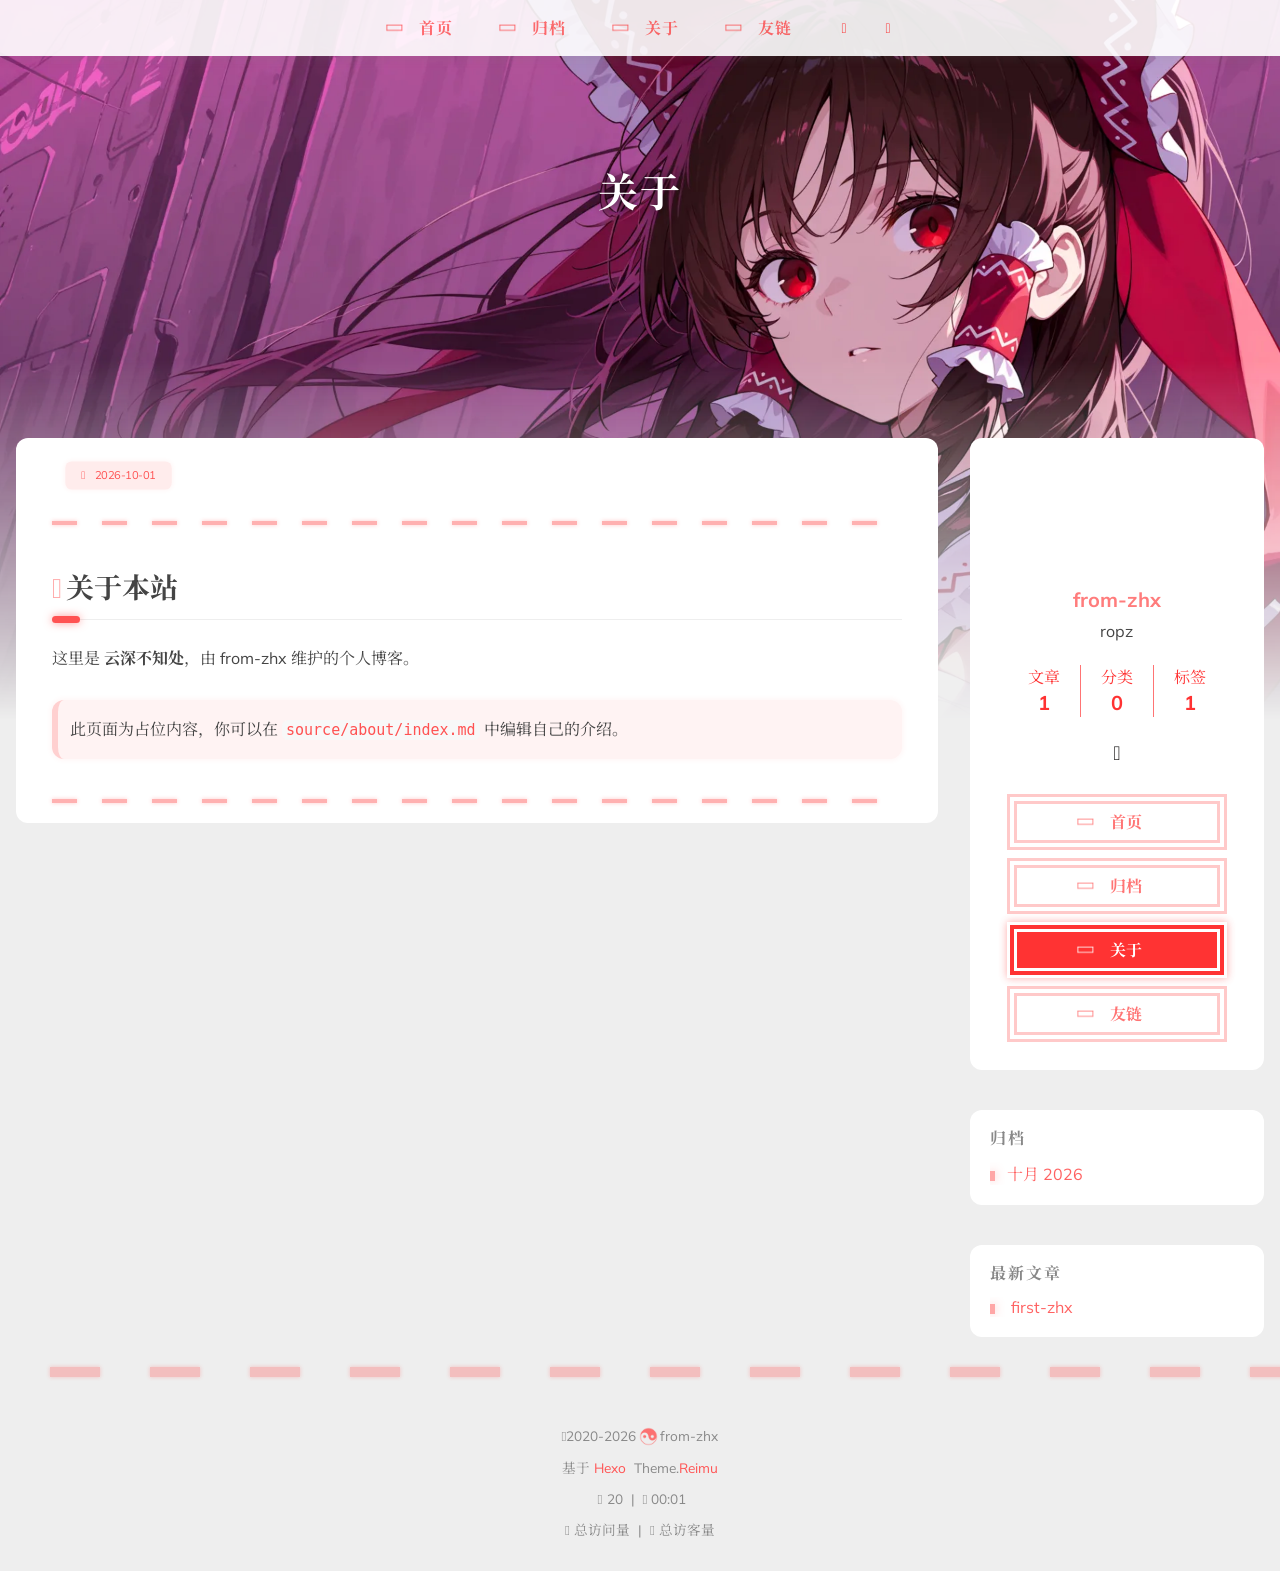
==== about/index.html @ bfc1e9c8 "Site updated: 2026-10-01 18:40:53" ====
<!DOCTYPE html>
  <html lang="zh-CN"  data-theme-mode="auto">
  <head>
  <meta charset="utf-8">
  
  
  
  <script>window.REIMU_CONFIG = {};window.REIMU_CONFIG.icon_font = '4552607_ex15nbittbh';window.REIMU_CONFIG.clipboard_tips = {"success":{"zh-CN":"复制成功 (*^▽^*)"},"fail":{"zh-CN":"复制失败 (ﾟ⊿ﾟ)ﾂ"},"copyright":{"enable":false,"count":50,"license_type":"by-nc-sa"}};window.REIMU_CONFIG.clipboard_tips.copyright.content = '本博客所有文章除特别声明外，均采用 BY-NC-SA 许可协议。转载请注明出处！';window.REIMU_CONFIG.code_block = {"expand":true};window.REIMU_CONFIG.base = 'https://from-zhx.github.io';window.REIMU_CONFIG.relative = '/';window.REIMU_CONFIG.dark_mode = {"button":true,"mode":"auto"};</script>
  <title>
    关于 | 云深不知处
  </title>
  <meta name="viewport" content="width=device-width, initial-scale=1, shrink-to-fit=no">
    <link rel="preconnect" href="https://fonts.gstatic.com" crossorigin><link rel="preload" as="style" href="https://fonts.googleapis.com/css?family=Mulish:400,400italic,700,700italic|Noto Serif SC:400,400italic,700,700italic&display=swap"><link rel="stylesheet" href="https://fonts.googleapis.com/css?family=Mulish:400,400italic,700,700italic|Noto Serif SC:400,400italic,700,700italic&display=swap" media="print" onload="this.media='all'">
    <link rel="preload" href="//at.alicdn.com/t/c/font_4552607_ex15nbittbh.woff2" as="font" type="font/woff2" crossorigin="anonymous">
    
<link rel="stylesheet" href="/css/loader.css">

    <meta name="description" content="关于本站这里是 云深不知处，由 from-zhx 维护的个人博客。  此页面为占位内容，你可以在 source&#x2F;about&#x2F;index.md 中编辑自己的介绍。">
<meta property="og:type" content="website">
<meta property="og:title" content="关于">
<meta property="og:url" content="https://from-zhx.github.io/about/index.html">
<meta property="og:site_name" content="云深不知处">
<meta property="og:description" content="关于本站这里是 云深不知处，由 from-zhx 维护的个人博客。  此页面为占位内容，你可以在 source&#x2F;about&#x2F;index.md 中编辑自己的介绍。">
<meta property="og:locale" content="zh_CN">
<meta property="og:image" content="https://from-zhx.github.io/images/banner.webp">
<meta property="article:published_time" content="2026-10-01T10:30:00.000Z">
<meta property="article:modified_time" content="2026-10-01T10:32:22.511Z">
<meta property="article:author" content="from-zhx">
<meta name="twitter:card" content="summary">
<meta name="twitter:image" content="https://from-zhx.github.io/images/banner.webp">
    <link rel="alternate" href="/atom.xml" title="云深不知处" type="application/atom+xml">
    <link rel="shortcut icon" href="/images/favicon.ico">
  
<link rel="stylesheet" href="/css/style.css">

  <link rel="preload" as="style" onload="this.onload=null;this.rel='stylesheet'" href="https://npm.webcache.cn/photoswipe@5.4.4/dist/photoswipe.css" integrity="sha384-IfxC36XL/toUyJ939C73PcgMuRzAZuIzZxE38drsmO5p6jD7ei+Zx/1oA/0l8ysE" crossorigin="anonymous">
    
<script src="https://npm.webcache.cn/pace-js@1.2.4/pace.min.js" integrity="sha384-k6YtvFUEIuEFBdrLKJ3YAUbBki333tj1CSUisai5Cswsg9wcLNaPzsTHDswp4Az8" crossorigin="anonymous"></script>

    
<link rel="stylesheet" href="https://npm.webcache.cn/@reimujs/aos@0.1.3/dist/aos.css" integrity="sha384-GMRP93c6Hkz9JVKGAuRR3nTS7M07RwPgTFenXiosjq2VbVgvdDNcz1g6Mkj8AONa" crossorigin="anonymous">

<meta name="generator" content="Hexo 7.3.0"></head>

  <body>
      <div id='loader'>
    <div class="loading-left-bg loading-bg"></div>
    <div class="loading-right-bg loading-bg"></div>
    <div class="spinner-box">
      <div class="loading-taichi rotate">
          <svg width="150" height="150" viewBox="0 0 1024 1024" class="icon" version="1.1" xmlns="https://www.w3.org/2000/svg" shape-rendering="geometricPrecision">
            <path d="M303.5 432A80 80 0 0 1 291.5 592A80 80 0 0 1 303.5 432z" fill="var(--red-1, #ff5252)" />
            <path d="M512 65A447 447 0 0 1 512 959L512 929A417 417 0 0 0 512 95A417 417 0 0 0 512 929L512 959A447 447 0 0 1 512 65z 
           M512 95A417 417 0 0 1 929 512A208.5 208.5 0 0 1 720.5 720.5L720.5 592A80 80 0 0 0 720.5 432A80 80 0 0 0 720.5 592L720.5 720.5A208.5 208.5 0 0 1 512 512A208.5 208.5 0 0 0 303.5 303.5A208.5 208.5 0 0 0 95 512A417 417 0 0 1 512 95z" fill="var(--red-1, #ff5252)" />
          </svg>
      </div>
      <div class="loading-word">少女祈祷中...</div>
    </div>
  </div>
  <script>
    var time = null;
    var loaderEl = document.getElementById('loader');
    var startLoading = () => {
      time = Date.now();
      loaderEl.classList.remove("loading");
    }
    var hideLoader = () => {
      document.body.style.overflow = 'auto';
      loader.classList.add('loading');
    };

    var endLoading = () => {
      if (!time) {
        hideLoader();
      } else {
        if (Date.now() - time > 500) {
          time = null;
          hideLoader();
        } else {
          setTimeout(endLoading, 500 - (Date.now() - time));
          time = null;
        }
      }
    }
    window.addEventListener('DOMContentLoaded', endLoading);
    loaderEl.addEventListener('click', endLoading);
  </script>
<div id="copy-tooltip"></div>
<div id="heatmap-tooltip"></div>


    <div id="container">
      <div id="wrap">
        <div id="header-nav">
  <nav id="main-nav" aria-label="Primary navigation">
        <a class="main-nav-link-wrap" href="/">
            <div class="main-nav-icon icon rotate">
                &#xe62b;
            </div>
          <span class="main-nav-link">首页</span>
        </a>
        <a class="main-nav-link-wrap" href="/archives">
            <div class="main-nav-icon icon rotate">
                &#xe62b;
            </div>
          <span class="main-nav-link">归档</span>
        </a>
        <a class="main-nav-link-wrap" href="/about">
            <div class="main-nav-icon icon rotate">
                &#xe62b;
            </div>
          <span class="main-nav-link">关于</span>
        </a>
        <a class="main-nav-link-wrap" href="/friend">
            <div class="main-nav-icon icon rotate">
                &#xe62b;
            </div>
          <span class="main-nav-link">友链</span>
        </a>
    <a id="main-nav-toggle" class="nav-icon" aria-label="Toggle navigation" role="button"></a>
  </nav>
  <nav id="sub-nav" aria-label="Secondary navigation">
      <a id="nav-rss-link" class="nav-icon" href="/atom.xml" title="RSS 订阅" aria-label="RSS 订阅" target="_blank"></a>
  </nav>
</div>
<header id="header" aria-label="Site header">
      <picture>
      </picture>
        <img  fetchpriority="high" src="/images/banner.webp" alt="关于">
  <div id="header-outer">
    <div id="header-title">
          <span id="logo">
            <h1 data-aos="slide-up">关于</h1>
          </span>
        <h2 id="subtitle-wrap" data-aos="slide-down">
        </h2>
    </div>
  </div>
</header>

        <div id="content" aria-label="Page content"  class="sidebar-right" >
          <aside id="sidebar" aria-label="Sidebar">
  <div class="sidebar-wrapper-container ">
  <div class="sidebar-wrapper">
    <div class="sidebar-wrap" data-aos="fade-up">
        <div class="sidebar-author">
  <img data-src="/avatar/avatar.jpg" data-sizes="auto" alt="from-zhx" class="lazyload">
  <div class="sidebar-author-name">from-zhx</div>
  <div class="sidebar-description">ropz</div>
</div>
<div class="sidebar-state">
  <div class="sidebar-state-article">
    <div>文章</div>
    <div class="sidebar-state-number">1</div>
  </div>
  <div class="sidebar-state-category">
    <div>分类</div>
    <div class="sidebar-state-number">0</div>
  </div>
  <div class="sidebar-state-tag">
    <div>标签</div>
    <div class="sidebar-state-number">1</div>
  </div>
</div>
<div class="sidebar-social" >
    <div class="icon-github sidebar-social-icon">
      <a href=https://github.com/from-zhx itemprop="url" target="_blank" aria-label="github" rel="noopener nofollow noreferrer"></a>
    </div>
</div>
<div class="sidebar-menu">
      <div class="sidebar-menu-link-wrap">
        <a class="sidebar-menu-link-dummy" href="/" aria-label="首页"></a>
          <div class="sidebar-menu-icon icon rotate">
              &#xe62b;
          </div>
        <div class="sidebar-menu-link">首页</div>
      </div>
      <div class="sidebar-menu-link-wrap">
        <a class="sidebar-menu-link-dummy" href="/archives" aria-label="归档"></a>
          <div class="sidebar-menu-icon icon rotate">
              &#xe62b;
          </div>
        <div class="sidebar-menu-link">归档</div>
      </div>
      <div class="sidebar-menu-link-wrap">
        <a class="sidebar-menu-link-dummy" href="/about" aria-label="关于"></a>
          <div class="sidebar-menu-icon icon rotate">
              &#xe62b;
          </div>
        <div class="sidebar-menu-link">关于</div>
      </div>
      <div class="sidebar-menu-link-wrap">
        <a class="sidebar-menu-link-dummy" href="/friend" aria-label="友链"></a>
          <div class="sidebar-menu-icon icon rotate">
              &#xe62b;
          </div>
        <div class="sidebar-menu-link">友链</div>
      </div>
</div>

    </div>
  </div>
  <div class="sidebar-widget">
        <div class="widget-wrapper">
    <div class="widget-wrap" data-aos="fade-up">
      <h3 class="widget-title">归档</h3>
      <div class="widget">
        <ul class="archive-list"><li class="archive-list-item"><a class="archive-list-link" href="/archives/2026/10/">十月 2026</a></li></ul>
      </div>
    </div>
  </div>

        <div class="widget-wrapper">
    <div class="widget-wrap" data-aos="fade-up">
      <h3 class="widget-title">最新文章</h3>
      <div class="widget">
        <ul>
            <li>
              <a href="/2026/10/01/main-zhx/" title="first-zhx">first-zhx</a>
            </li>
        </ul>
      </div>
    </div>
  </div>

  </div>
  </div>
</aside>

          <section id="main" aria-label="Main content"><article id="page-" class="h-entry article" itemscope itemtype="https://schema.org/BlogPosting">
  <div class="article-inner" data-aos="fade-up">
    <div class="article-meta">
      <div class="article-date">
  <span class="article-date-link icon-calendar" data-aos="zoom-in">
    <time datetime="2026-10-01T10:30:00.000Z" itemprop="datePublished">2026-10-01</time>
    <time style="display: none;" id="post-update-time">2026-10-01</time>
  </span>
</div>

    </div>
    
    <div class="hr-line"></div>
    
    <div class="e-content article-entry" itemprop="articleBody">
        <h2 id="关于本站"><a href="#关于本站" class="headerlink" title="关于本站"></a>关于本站</h2><p>这里是 <strong>云深不知处</strong>，由 from-zhx 维护的个人博客。</p>
<blockquote>
<p>此页面为占位内容，你可以在 <code>source/about/index.md</code> 中编辑自己的介绍。</p>
</blockquote>

    </div>
    <footer class="article-footer">
      
      
    </footer>
  </div>
  
</article>


</section>
        </div>
        <footer id="footer" aria-label="Site footer">
  <div style="width: 100%; overflow: hidden">
    <div class="footer-line"></div>
  </div>
  <div id="footer-info">
    <div>
      <span class="icon-copyright"></span>
        2020-2026
        <span class="footer-info-sep rotate"></span>
      from-zhx
    </div>
      <div>
        基于&nbsp;<a href="https://hexo.io/" rel="noopener nofollow noreferrer" target="_blank">Hexo</a>&nbsp;
        Theme.<a href="https://github.com/D-Sketon/hexo-theme-reimu" rel="noopener nofollow noreferrer" target="_blank">Reimu</a>
      </div>
      <div>
        <span class="icon-brush"></span>
        20
        &nbsp;|&nbsp;
        <span class="icon-coffee"></span>
        00:01
      </div>
      <div>
        <span class="icon-eye"></span>
        <span id="busuanzi_container_site_pv">总访问量&nbsp;<span id="busuanzi_value_site_pv"></span></span>
        &nbsp;|&nbsp;
        <span class="icon-user"></span>
        <span id="busuanzi_container_site_uv">总访客量&nbsp;<span id="busuanzi_value_site_uv"></span></span>
      </div>
  </div>
</footer>

          <div class="sidebar-top">
            <div class="sidebar-top-taichi rotate"></div>
            <div class="arrow-up"></div>
          </div>
        <div id="mask" class="hide"></div>
      </div>
      <nav id="mobile-nav" aria-label="Mobile navigation">
  <div class="sidebar-wrap">
      <div class="sidebar-author">
  <img data-src="/avatar/avatar.jpg" data-sizes="auto" alt="from-zhx" class="lazyload">
  <div class="sidebar-author-name">from-zhx</div>
  <div class="sidebar-description">ropz</div>
</div>
<div class="sidebar-state">
  <div class="sidebar-state-article">
    <div>文章</div>
    <div class="sidebar-state-number">1</div>
  </div>
  <div class="sidebar-state-category">
    <div>分类</div>
    <div class="sidebar-state-number">0</div>
  </div>
  <div class="sidebar-state-tag">
    <div>标签</div>
    <div class="sidebar-state-number">1</div>
  </div>
</div>
<div class="sidebar-social" >
    <div class="icon-github sidebar-social-icon">
      <a href=https://github.com/from-zhx itemprop="url" target="_blank" aria-label="github" rel="noopener nofollow noreferrer"></a>
    </div>
</div>
<div class="sidebar-menu">
      <div class="sidebar-menu-link-wrap">
        <a class="sidebar-menu-link-dummy" href="/" aria-label="首页"></a>
          <div class="sidebar-menu-icon icon rotate">
              &#xe62b;
          </div>
        <div class="sidebar-menu-link">首页</div>
      </div>
      <div class="sidebar-menu-link-wrap">
        <a class="sidebar-menu-link-dummy" href="/archives" aria-label="归档"></a>
          <div class="sidebar-menu-icon icon rotate">
              &#xe62b;
          </div>
        <div class="sidebar-menu-link">归档</div>
      </div>
      <div class="sidebar-menu-link-wrap">
        <a class="sidebar-menu-link-dummy" href="/about" aria-label="关于"></a>
          <div class="sidebar-menu-icon icon rotate">
              &#xe62b;
          </div>
        <div class="sidebar-menu-link">关于</div>
      </div>
      <div class="sidebar-menu-link-wrap">
        <a class="sidebar-menu-link-dummy" href="/friend" aria-label="友链"></a>
          <div class="sidebar-menu-icon icon rotate">
              &#xe62b;
          </div>
        <div class="sidebar-menu-link">友链</div>
      </div>
</div>

  </div>
</nav>

    </div>
    
<script src="https://npm.webcache.cn/lazysizes@5.3.2/lazysizes.min.js" integrity="sha384-3gT&#x2F;vsepWkfz&#x2F;ff7PpWNUeMzeWoH3cDhm&#x2F;A8jM7ouoAK0&#x2F;fP&#x2F;9bcHHR5kHq2nf+e" crossorigin="anonymous"></script>


<script src="https://npm.webcache.cn/clipboard@2.0.11/dist/clipboard.min.js" integrity="sha384-J08i8An&#x2F;QeARD9ExYpvphB8BsyOj3Gh2TSh1aLINKO3L0cMSH2dN3E22zFoXEi0Q" crossorigin="anonymous"></script>




<script src="/js/script.js"></script>


  
<script src="/js/aos.js"></script>

  <script>
    var aosInit = () => {
      AOS.init({
        duration: 1000,
        easing: "ease",
        once: true,
        offset: 50,
      });
    };
    if (document.readyState === 'loading') {
      document.addEventListener('DOMContentLoaded', aosInit);
    } else {
      aosInit();
    }
  </script>


<script src="/js/pjax_script.js" data-pjax></script>




  <script>
    var setupFirework = () => {
      if (!false || !window.matchMedia('(max-width: 768px)').matches) {
        window.firework && window.firework(JSON.parse('{"excludeElements":["a","button"],"particles":[{"shape":"circle","move":["emit"],"easing":"easeOutExpo","colors":["var(--red-1)","var(--red-2)","var(--red-3)","var(--red-4)"],"number":20,"duration":[1200,1800],"shapeOptions":{"radius":[16,32],"alpha":[0.3,0.5]}},{"shape":"circle","move":["diffuse"],"easing":"easeOutExpo","colors":["var(--red-0)"],"number":1,"duration":[1200,1800],"shapeOptions":{"radius":20,"alpha":[0.2,0.5],"lineWidth":6}}]}'));
      }
    }
  </script>
  
<script src="https://npm.webcache.cn/mouse-firework@0.2.0/dist/index.umd.js" integrity="sha384-qi9WggRt19tv8Vc7pCHW3ulMNLwrn515zaLEWZjl1px07vz8+pUoWX8n1rgq282T" crossorigin="anonymous" onload="setupFirework()" defer></script>






<div id="lazy-script">
  <div>
      
      
      <script data-pjax>
        window.REIMU_POST = {
          author: "from-zhx",
          title: "关于",
          url: "https://from-zhx.github.io/about/index.html",
          excerpt: "",
          description: "",
          stripContent: "关于本站这里是 云深不知处，由 from-zhx 维护的个人博客。  此页面为占位内容，你可以在 source/about/index.md 中编辑自己的介绍。  ",
          date: "Thu Oct 01 2026 18:30:00 GMT+0800",
          updated: "Thu Oct 01 2026 18:32:22 GMT+0800",
          cover: "/images/banner.webp",
        };
      </script>
        
<script src="/js/insert_highlight.js" data-pjax></script>

      
<script src="/js/tabs.js" data-pjax defer></script>

      <script type="module" data-pjax>
        (async () => {
          const PhotoSwipeLightbox = (await safeImport("https://npm.webcache.cn/photoswipe@5.4.4/dist/photoswipe-lightbox.esm.min.js", "sha384-DiL6M/gG+wmTxmCRZyD1zee6lIhawn5TGvED0FOh7fXcN9B0aZ9dexSF/N6lrZi/")).default;
          const initPswp = (gallery, children) => {
            if (_$$(`${gallery} ${children}`).length > 0) {
              new PhotoSwipeLightbox({
                gallery,
                children,
                pswpModule: () => safeImport("https://npm.webcache.cn/photoswipe@5.4.4/dist/photoswipe.esm.min.js", "sha384-WkkO3GCmgkC3VQWpaV8DqhKJqpzpF9JoByxDmnV8+oTJ7m3DfYEWX1fu1scuS4+s")
              }).init();
            }
          }
          const pswp = () => {
            initPswp('.article-entry', 'a.article-gallery-item');
            initPswp('.article-gallery', 'a.article-gallery-item');
          }
          pswp();
        })();
      </script>
  </div>
</div>


  <script>
    console.log(String.raw`%c 
 ______     ______     __     __    __     __  __    
/\  == \   /\  ___\   /\ \   /\ "-./  \   /\ \/\ \   
\ \  __<   \ \  __\   \ \ \  \ \ \-./\ \  \ \ \_\ \  
 \ \_\ \_\  \ \_____\  \ \_\  \ \_\ \ \_\  \ \_____\ 
  \/_/ /_/   \/_____/   \/_/   \/_/  \/_/   \/_____/ 
                                                  
`,'color: #ff5252;')
    console.log('%c Theme.Reimu v' + '1.12.6' + ' %c https://github.com/D-Sketon/hexo-theme-reimu ', 'color: white; background: #ff5252; padding:5px 0;', 'padding:4px;border:1px solid #ff5252;')
  </script>
  


  
<script src="https://npm.webcache.cn/busuanzi@2.3.0/bsz.pure.mini.js" integrity="sha384-0M75wtSkhjIInv4coYlaJU83+OypaRCIq2SukQVQX04eGTCBXJDuWAbJet56id+S" crossorigin="anonymous" async></script>


<script>
  if ('serviceWorker' in navigator) {
    navigator.serviceWorker.getRegistrations().then((registrations) => {
      for (let registration of registrations) {
        registration.unregister();
      }
    });
  }
</script>




  </body>
  </html>
---- css/loader.css ----
[data-theme='dark'] #loader .loading-bg {
  background-color: rgba(37,37,37,0.9);
}
[data-theme='dark'] #loader .spinner-box .loading-word {
  color: var(--red-1, #ff5252);
}
#loader .loading-bg {
  position: fixed;
  z-index: 1000;
  width: 50%;
  height: 100%;
  background-color: rgba(255,255,255,0.9);
  transition: 0.8s;
}
#loader .loading-right-bg {
  right: 0;
}
#loader .spinner-box {
  position: fixed;
  z-index: 1001;
  display: flex;
  justify-content: center;
  align-items: center;
  width: 100%;
  height: 100vh;
  opacity: 1;
  transition: 0.5s;
}
#loader .spinner-box .loading-taichi {
  opacity: 0.8;
}
#loader .spinner-box .rotate {
  animation: rotate-all 2s linear infinite;
}
#loader .spinner-box .loading-word {
  position: absolute;
  color: var(--red-1, #ff5252);
  top: calc(50% + 110px);
  left: 50%;
  transform: translate(-50%, -50%);
  font: 700 1.2rem  'Mulish','Noto Serif SC', '-apple-system','PingFang SC','Microsoft YaHei','sans-serif';
}
#loader.loading .loading-left-bg {
  transform: translate(-100%, 0);
}
#loader.loading .loading-right-bg {
  transform: translate(100%, 0);
}
#loader.loading .spinner-box {
  opacity: 0;
  visibility: hidden;
}
@keyframes rotate-all {
  100% {
    transform: rotate(360deg);
  }
}
---- css/style.css ----
:root {
  --red-0: #ff0000;
  --red-1: #ff5252;
  --red-2: #ff7c7c;
  --red-3: #ffafaf;
  --red-4: #ffd0d0;
  --red-5: #ffecec;
  --red-5-5: #fff3f3;
  --red-6: #fff7f7;
  --grey-9: #888;
  --grey-7: var(--color-default);
  --color-archive-year: #000;
  --color-default: #444;
  --color-border: var(--red-3);
  --color-link: var(--red-1);
  --color-background: #eee;
  --color-code-background: #f8f8f8;
  --color-header-background: rgba(255,255,255,0.9);
  --color-footer-background: #fff;
  --color-mobile-nav-background: #fff;
  --color-wrap: #fff;
  --color-sticky: #fff;
  --color-h2-border: #eee;
  --color-meta-shadow: var(--red-6);
  --color-hover-shadow: rgba(120,120,120,0.15);
  --color-h2-after: var(--red-1);
  --color-red-6-shadow: rgba(255, 78, 78, 0.6);
  --color-red-3-shadow: rgba(255, 78, 78, 0.3);
  --highlight-nav: #f5f5f5;
  --highlight-scrollbar: #d6d6d6;
  --highlight-background: #fdfdfd;
  --highlight-selection: #e9e9e988;
  --highlight-foreground: #24292e;
  --highlight-comment: #7d7d7d;
  --highlight-red: #d73a49;
  --highlight-orange: #e36209;
  --highlight-yellow: #cb911d;
  --highlight-green: #22863a;
  --highlight-aqua: #005cc5;
  --highlight-blue: #032f62;
  --highlight-purple: #6f42c1;
  --highlight-deletion: #b31d28;
  --highlight-deletion-bg: #ffeef0;
  --highlight-addition: #22863a;
  --highlight-addition-bg: #f0fff4;
  --cursor-default: url("../images/cursor/reimu-cursor-default.png"), auto;
  --cursor-pointer: url("../images/cursor/reimu-cursor-pointer.png"), pointer;
  --cursor-text: url("../images/cursor/reimu-cursor-text.png"), text;
  --footer-icon: url("../images/taichi.png");
  --sponsor-icon: url("../images/taichi.png");
  --top-icon: url("../images/taichi.png");
  --shadow-meta: 0 0 5px 2px var(--color-meta-shadow);
  --shadow-meta-hover: 0 0 6px 4px var(--color-meta-shadow);
  --shadow-card: 0 0 10px 2px var(--color-hover-shadow);
  --shadow-card-hover: 0 0 10px 4px var(--color-hover-shadow);
  --shadow-red-6-shadow: 0 0 8px var(--color-red-6-shadow);
}
[data-theme='dark']:root {
  --red-0: var(--red-1);
  --red-4: rgba(255, 208, 208, 0.5);
  --red-5: rgba(255,228,228,0.15);
  --red-5-5: rgba(255,236,236,0.05);
  --red-6: rgba(255, 243, 243, 0.2);
  --color-archive-year: #999;
  --color-default: #999;
  --color-border: var(--red-5);
  --color-background: #21252b;
  --color-code-background: rgba(232,232,232,0.1);
  --color-header-background: #222;
  --color-footer-background: #21252b;
  --color-mobile-nav-background: #21252b;
  --color-wrap: #272b30;
  --color-h2-border: #47474a;
  --color-meta-shadow: rgba(0,0,0,0.2);
  --color-hover-shadow: rgba(0,0,0,0.2);
  --highlight-nav: #222830;
  --highlight-scrollbar: #454d59;
  --highlight-background: #1e2027;
  --highlight-selection: #51515155;
  --highlight-foreground: #c9d1d9;
  --highlight-comment: #8b949e;
  --highlight-red: #ff7b72;
  --highlight-orange: #ffa657;
  --highlight-yellow: #ffcc66;
  --highlight-green: #7ee787;
  --highlight-aqua: #a5d6ff;
  --highlight-blue: #79c0ff;
  --highlight-purple: #d2a8ff;
  --highlight-deletion: #ffa198;
  --highlight-deletion-bg: #490202;
  --highlight-addition: #7ee787;
  --highlight-addition-bg: #04260f;
}
[data-theme='dark']:root img {
  filter: brightness(70%);
}
[data-theme='dark']:root .pswp__img {
  opacity: 1;
  filter: none;
  animation: none;
}
[data-theme='dark']:root img.lazyloaded {
  opacity: 1;
  animation: blur-darken 0.8s ease-in-out forwards;
}
body [data-aos='fade-up'] {
  transform: translate3d(0, 30px, 0);
}
body [data-aos='zoom-in'] {
  transform: scale(0.8);
}
[data-aos^=fade],
[data-aos^=zoom] {
  transition-property: all !important;
}
@keyframes blur {
  0% {
    filter: blur(10px);
  }
  to {
    filter: blur(0);
  }
}
@keyframes blur-darken {
  0% {
    filter: blur(10px) brightness(70%);
  }
  to {
    filter: blur(0) brightness(70%);
  }
}
@keyframes fade-in-blur {
  0% {
    opacity: 0;
    filter: blur(10px);
  }
  100% {
    opacity: 1;
    filter: blur(0);
  }
}
@keyframes rotate-all {
  100% {
    transform: rotate(360deg);
  }
}
@keyframes transform-all {
  100% {
    transform: translateX(-100px);
  }
}
.article-entry h1 {
  font-size: 2.25em;
}
.article-entry h2 {
  font-size: 1.75em;
  position: relative;
}
.article-entry h2:before {
  content: '';
  position: absolute;
  width: 100%;
  border-bottom: 1px solid var(--color-h2-border);
  bottom: -15px;
  box-sizing: unset;
  transition: 1s;
}
.article-entry h2:after {
  content: '';
  position: absolute;
  background: var(--color-h2-after);
  width: 1em;
  height: 7px;
  bottom: -18px;
  left: 0;
  border-radius: 8px;
  box-shadow: var(--shadow-red-6-shadow);
  transition: 0.3s;
}
.article-entry h2:hover:after {
  width: 3em;
}
.article-entry h3 {
  font-size: 1.5em;
}
.article-entry h4 {
  font-size: 1.25em;
}
.article-entry h5 {
  font-size: 1em;
}
.article-entry h6 {
  font-size: 1em;
  color: var(--grey-9);
}
.article-entry hr {
  margin: 12px 0;
  opacity: 0.3;
  height: 4px;
  background-image: linear-gradient(to right, var(--red-0) 50%, transparent 0%);
  background-size: 50px 4px;
  background-repeat: repeat-x;
  border: none;
  filter: drop-shadow(0px 0px 2px var(--red-1));
  transition: opacity 0.3s, color 0.3s;
}
.article-entry hr:hover {
  opacity: 0.5;
}
.article-entry strong {
  font-weight: bold;
}
.article-entry em,
.article-entry cite {
  font-style: italic;
}
.article-entry sup,
.article-entry sub {
  font-size: 0.75em;
  line-height: 0;
  position: relative;
  vertical-align: baseline;
}
.article-entry sup {
  top: -0.5em;
}
.article-entry sub {
  bottom: -0.2em;
}
.article-entry small {
  font-size: 0.85em;
}
.article-entry acronym,
.article-entry abbr {
  text-decoration: none;
  border-bottom: 1px dotted;
}
.article-entry ul,
.article-entry ol,
.article-entry dl {
  margin: 0 20px;
  line-height: 1.67;
}
.article-entry ul ul,
.article-entry ol ul,
.article-entry ul ol,
.article-entry ol ol {
  margin-top: 0;
  margin-bottom: 0;
}
.article-entry ul {
  list-style: disc;
}
.article-entry ol {
  list-style: decimal;
}
.article-entry dt {
  font-weight: bold;
}
@font-face {
  font-family: 'iconfont';
  src: url("//at.alicdn.com/t/c/font_4552607_ex15nbittbh.woff2") format('woff2');
  font-display: swap;
}
.archives-tag-list-link:before {
  font-family: 'iconfont';
  content: '\e622';
}
.archives-category-list-link:before {
  font-family: 'iconfont';
  content: '\e604';
}
.article-date-link:before {
  font-family: 'iconfont';
  content: '\e606';
}
.article-category-link:before {
  font-family: 'iconfont';
  content: '\e604';
}
.article-tag-list-link:before {
  font-family: 'iconfont';
  content: '\e622';
}
.article-comment-link:before {
  font-family: 'iconfont';
  content: '\e608';
}
.icon-copyright:before {
  font-family: 'iconfont';
  content: '\e60a';
}
.icon-brush:before {
  font-family: 'iconfont';
  content: '\e618';
}
.icon-coffee:before {
  font-family: 'iconfont';
  content: '\e607';
}
.icon-eye:before {
  font-family: 'iconfont';
  content: '\e60f';
}
.icon-user:before {
  font-family: 'iconfont';
  content: '\e628';
}
#main-nav-toggle:before {
  font-family: 'iconfont';
  content: '\e62f';
}
#nav-rss-link:before {
  font-family: 'iconfont';
  content: '\e61f';
}
#nav-search-btn:before {
  font-family: 'iconfont';
  content: '\e631';
}
#nav-sun-btn:before {
  font-family: 'iconfont';
  content: '\e621';
}
#nav-moon-btn:before {
  font-family: 'iconfont';
  content: '\e617';
}
#nav-circle-half-stroke-btn:before {
  font-family: 'iconfont';
  content: '\e641';
}
#nav-language-btn:before {
  font-family: 'iconfont';
  content: '\e642';
}
.icon-copy:before {
  font-family: 'iconfont';
  content: '\e60c';
}
.icon-chevron-down:before {
  font-family: 'iconfont';
  content: '\e609';
}
.icon-check:before {
  font-family: 'iconfont';
  content: '\e636';
}
.icon-times:before {
  font-family: 'iconfont';
  content: '\e637';
}
.icon-calendar:before {
  font-family: 'iconfont';
  content: '\e605';
}
.icon-calendar-plus:before {
  font-family: 'iconfont';
  content: '\e648';
}
.icon-pencil:before {
  font-family: 'iconfont';
  content: '\e61b';
}
.icon-clock:before {
  font-family: 'iconfont';
  content: '\e613';
}
.post-sticky:before {
  font-family: 'iconfont';
  content: '\e627';
}
.popup-btn-close:before {
  font-family: 'iconfont';
  content: '\e626';
}
.reimu-search-input-icon:before {
  font-family: 'iconfont';
  content: '\e631';
}
.ais-pagination--item__previous a:before {
  font-family: 'iconfont';
  content: '\e601';
}
.ais-pagination--item__next a:before {
  font-family: 'iconfont';
  content: '\e630';
}
.icon-github:before {
  content: '\e619';
}
.sidebar-toc-btn:before {
  font-family: 'iconfont';
  content: '\e633';
}
.sidebar-common-btn:before {
  font-family: 'iconfont';
  content: '\e632';
}
.sidebar-top .arrow-up:before {
  font-family: 'iconfont';
  content: '\e634';
}
.icon-link:before {
  font-family: 'iconfont';
  content: '\e639';
}
.icon-globe:before {
  font-family: 'iconfont';
  content: '\e638';
}
.icon-creative-commons:before {
  font-family: 'iconfont';
  content: '\e63a';
}
.icon-taichi:before {
  font-family: 'iconfont';
  content: '\e62b';
}
.icon-image:before {
  font-family: 'iconfont';
  content: '\e63f';
}
.icon {
  font-family: 'iconfont';
}
html,
body,
div,
span,
applet,
object,
iframe,
h1,
h2,
h3,
h4,
h5,
h6,
p,
blockquote,
pre,
a,
abbr,
acronym,
address,
big,
cite,
code,
del,
dfn,
em,
img,
ins,
kbd,
q,
s,
samp,
small,
strike,
strong,
sub,
sup,
tt,
var,
dl,
dt,
dd,
ol,
ul,
li,
fieldset,
form,
label,
legend,
table,
caption,
tbody,
tfoot,
thead,
tr,
th,
td {
  margin: 0;
  padding: 0;
  border: 0;
  outline: 0;
  font-weight: inherit;
  font-style: inherit;
  font-family: inherit;
  font-size: 100%;
  vertical-align: baseline;
}
body {
  line-height: 1;
  color: #000;
  background: #fff;
}
ol,
ul {
  list-style: none;
}
table {
  border-collapse: separate;
  border-spacing: 0;
  vertical-align: middle;
}
caption,
th,
td {
  text-align: left;
  font-weight: normal;
  vertical-align: middle;
}
a img {
  border: none;
}
h1,
h2,
h3,
h4,
h5,
h6 {
  font-weight: 700;
}
input,
button {
  margin: 0;
  padding: 0;
}
input::-moz-focus-inner,
button::-moz-focus-inner {
  border: 0;
  padding: 0;
}
html,
body,
#container {
  height: 100%;
  scroll-behavior: smooth;
  cursor: var(--cursor-default);
}
body {
  width: 100%;
  background: var(--color-background);
  -webkit-text-size-adjust: 100%;
  -webkit-font-smoothing: antialiased;
  text-size-adjust: 100%;
  font-family: 'Mulish','Noto Serif SC', '-apple-system','PingFang SC','Microsoft YaHei','sans-serif';
  transition: background 1s;
  text-autospace: normal;
  color: var(--color-default);
}
body ::selection {
  background: var(--red-1);
  color: #fff;
}
a,
button {
  cursor: var(--cursor-pointer) !important;
}
.site-search input {
  cursor: var(--cursor-text) !important;
}
#main span:not(button span),
#main p:not(button p),
#main code,
#main kbd,
#main input,
#main textarea {
  cursor: var(--cursor-text) !important;
}
#main nav span {
  cursor: var(--cursor-default) !important;
}
#container {
  position: relative;
}
.mobile-nav-on {
  overflow: hidden !important;
}
#wrap {
  position: absolute;
  z-index: 1;
  top: 0;
  left: 0;
  height: 100%;
  width: 100%;
  transition: 1s;
  background: var(--color-background);
}
#main {
  flex: 1;
  padding: 0 20px;
  max-width: 100%;
  box-sizing: border-box;
}
@media screen and (max-width: 959px) {
  #main {
    min-width: 100%;
  }
}
@media screen and (max-width: 767px) {
  #main {
    padding: 0 16px;
  }
}
#content {
  position: relative;
  display: flex;
  padding-top: 8px;
  align-items: stretch;
  max-width: 1350px;
  margin: 0 auto;
  overflow: visible;
}
@media screen and (min-width: 960px) {
  .sidebar-left #main,
  .sidebar-right #main {
    padding: 0;
    width: 73%;
    max-width: calc(100% - 268px - 64px);
    margin: 0 16px;
  }
}
#content.sidebar-right {
  flex-direction: row-reverse;
}
#mask {
  z-index: 1000;
  position: fixed;
  top: 0;
  left: 0;
  width: 100%;
  height: 100%;
  background: rgba(0,0,0,0.3);
  backdrop-filter: blur(3px);
  -webkit-backdrop-filter: blur(3px);
  opacity: 1;
  transition: 0.3s;
}
#mask.hide {
  opacity: 0;
  visibility: hidden;
}
#header {
  min-height: 400px;
  height: 35vh;
  position: relative;
}
#header img {
  position: absolute;
  top: 0;
  left: 0;
  width: 100%;
  height: 180%;
  z-index: -2;
  user-select: none;
  display: block;
  object-fit: cover;
  transition: 0.3s;
  -webkit-mask: linear-gradient(to top, transparent, #fff 50%);
  mask: linear-gradient(to top, transparent, #fff 50%);
}
@media screen and (max-width: 959px) {
  #header img {
    height: 120%;
  }
}
@media screen and (max-width: 767px) {
  #header img {
    height: 100%;
  }
}
#header-outer {
  height: 100%;
  position: relative;
  max-width: 100%;
}
[data-theme='dark'] #header-nav:hover {
  background: var(--color-header-background);
}
#header-nav {
  position: fixed;
  top: 0;
  left: 0;
  right: 0;
  display: flex;
  justify-content: center;
  background: var(--color-header-background);
  box-shadow: var(--shadow-card);
  transition: background 1s, top 0.3s;
  z-index: 200;
}
#header-nav:hover {
  background: rgba(255,255,255,0.95);
}
#header-nav.header-nav-hidden {
  top: -80px;
}
#header-title {
  font-weight: 700;
  text-align: center;
  position: absolute;
  top: 50%;
  margin: -20px 2.5% 0;
  width: 95%;
  opacity: 0;
  filter: blur(8px);
  will-change: transform, opacity, filter;
  animation: fade-in-blur 800ms ease-out 200ms forwards;
}
#logo,
#subtitle {
  text-decoration: none;
  color: #fff;
}
#logo {
  font-size: 40px;
  font-weight: 700;
  letter-spacing: 2px;
  display: inline-block;
  transform: translateY(-20%);
  text-shadow: 0 0 0.5rem rgba(0,0,0,0.7);
}
@media screen and (max-width: 959px) {
  #logo {
    font-size: 36px;
  }
}
@media screen and (min-width: 480px) and (max-width: 767px) {
  #logo {
    font-size: 30px;
  }
}
@media screen and (max-width: 479px) {
  #logo {
    font-size: 30px;
  }
}
#subtitle {
  font-size: 18px;
  font-weight: 400;
  letter-spacing: 1px;
  text-shadow: 0 0 5px rgba(0,0,0,0.7);
  width: 70%;
  margin: 0 auto;
  display: block;
  line-height: 1.5;
}
@media screen and (max-width: 959px) {
  #subtitle {
    font-size: 16px;
  }
}
@media screen and (min-width: 480px) and (max-width: 767px) {
  #subtitle {
    font-size: 14px;
  }
}
@media screen and (max-width: 479px) {
  #subtitle {
    font-size: 13px;
  }
}
#subtitle-wrap {
  margin-top: 18px;
}
#main-nav {
  display: flex;
  align-items: center;
}
.nav-icon,
.main-nav-link-wrap,
.main-nav-link,
.main-nav-icon {
  color: var(--red-0);
  opacity: 0.8;
  text-decoration: none;
  transition: 0.2s;
  padding: 20px 15px;
}
.nav-icon {
  text-align: center;
  font-size: 14px;
  width: 14px;
  height: 14px;
  will-change: transform;
}
.nav-icon:hover {
  opacity: 1;
  transform: scale(1.1);
}
[data-theme='dark'] .main-nav-link,
[data-theme='dark'] .nav-icon,
[data-theme='dark'] .main-nav-link-wrap {
  color: var(--red-2);
}
.main-nav-link-wrap {
  padding: 0 15px;
  display: flex;
  transition: 0.3s;
}
.main-nav-link-wrap:hover {
  opacity: 1;
}
@media screen and (max-width: 959px) {
  .main-nav-link-wrap {
    padding: 0 10px;
  }
}
@media screen and (max-width: 767px) {
  .main-nav-link-wrap {
    display: none;
  }
}
.main-nav-link-wrap:hover .main-nav-icon:before {
  transform: rotate(90deg) scale(1.1);
}
.main-nav-link-wrap:hover .main-nav-icon {
  transform: scale(1.1);
}
.main-nav-link-wrap:hover .main-nav-icon.rotate {
  transform: rotate(90deg) scale(1.1);
}
.main-nav-link {
  letter-spacing: 1px;
  font-weight: 700;
  opacity: 0.7;
}
.main-nav-icon {
  cursor: var(--cursor-pointer) !important;
  padding: 15px 5px;
  display: flex;
  align-items: center;
  font-size: 24px;
  font-weight: 400;
  transition: transform 0.3s, color 0.3s;
  will-change: transform;
}
.main-nav-icon.rotate {
  transform: rotate(90deg);
}
.main-nav-icon:before {
  font-size: 24px;
  font-weight: 400;
  transform: rotate(90deg);
  transition: transform 0.3s, color 0.3s;
  will-change: transform;
}
#main-nav-toggle {
  display: none;
}
@media screen and (max-width: 767px) {
  #main-nav-toggle {
    display: block;
  }
}
#sub-nav,
#i18n-nav {
  display: flex;
  align-items: center;
}
#nav-sun-btn:before,
#nav-moon-btn:before,
#nav-circle-half-stroke-btn:before {
  font-weight: 700;
}
#i18n-nav {
  margin-left: 8px;
}
.custom-dropdown {
  position: relative;
}
.select-selected {
  padding: 14px;
  color: var(--red-2);
  cursor: var(--cursor-pointer) !important;
  font-size: 14px;
  display: flex;
  align-items: center;
  justify-content: space-between;
}
.select-items {
  position: absolute;
  top: 100%;
  left: 0;
  right: 0;
  border-radius: 8px;
  background-color: var(--color-wrap);
  margin-top: 4px;
  interpolate-size: allow-keywords;
  height: 0;
  overflow: hidden;
  transition: height 0.3s ease, opacity 0.3s ease, transform 0.3s ease;
  opacity: 0;
  transform: translateY(-10px);
  pointer-events: none;
  z-index: 1;
  font-size: 14px;
  box-shadow: var(--shadow-card);
}
.select-items li {
  list-style: none;
  padding: 10px;
  cursor: var(--cursor-pointer) !important;
  color: var(--red-2);
  transition: 1s;
}
.select-items li:hover {
  color: #fff;
  background: var(--red-1);
}
.select-items.show {
  height: auto;
  opacity: 1;
  transform: translateY(0);
  pointer-events: auto;
}
.select-items li.selected {
  background: var(--red-1);
  color: #fff;
}
.hr-line {
  margin: 12px 36px;
  opacity: 0.3;
  height: 4px;
  background-image: linear-gradient(to right, var(--red-0) 50%, transparent 0%);
  background-size: 50px 4px;
  background-repeat: repeat-x;
  filter: drop-shadow(0px 0px 2px var(--red-1));
  transition: opacity 0.3s, color 0.3s;
}
.hr-line:hover {
  opacity: 0.5;
}
@media screen and (max-width: 767px) {
  .hr-line {
    margin: 12px 16px;
  }
}
.article-inner {
  background: var(--color-wrap);
  border-radius: 12px;
  display: flow-root;
  transition: 0.3s;
}
.article-meta {
  display: flex;
  flex-direction: column;
  padding: 20px 36px 0;
}
@media screen and (max-width: 767px) {
  .article-meta {
    padding: 20px 16px 0;
  }
}
.article-summary {
  margin: 0 0 20px 0 !important;
}
.article-date {
  display: flex;
}
.article-date-link {
  font-size: 14px;
  color: var(--red-1);
  background: var(--red-5);
  border-radius: 8px;
  padding: 10px 20px;
  margin: 0 12px 16px 0;
  box-shadow: var(--shadow-meta);
  transition: 0.3s;
}
.article-date-link:before {
  margin-right: 8px;
}
.article-entry {
  overflow: hidden;
  color: var(--color-default);
  padding: 0 36px;
}
.article-entry:before,
.article-entry:after {
  content: "";
  display: table;
}
.article-entry:after {
  clear: both;
}
@media screen and (max-width: 767px) {
  .article-entry {
    padding: 0 16px;
  }
}
.article-entry p,
.article-entry table {
  line-height: 1.67;
  margin: 16px 0;
}
.article-entry .paragraph-anchor {
  opacity: 0;
  text-decoration: none !important;
  transition: 0.3s;
}
.article-entry p:hover > .paragraph-anchor,
.article-entry li:hover > .paragraph-anchor,
.article-entry dd:hover > .paragraph-anchor,
.article-entry dt:hover > .paragraph-anchor,
.article-entry td:hover > .paragraph-anchor,
.article-entry th:hover > .paragraph-anchor,
.article-entry blockquote:hover > .paragraph-anchor,
.article-entry details:hover > .paragraph-anchor,
.article-entry figure:hover > .paragraph-anchor,
.article-entry figcaption:hover > .paragraph-anchor {
  opacity: 0.4;
}
.article-entry h1,
.article-entry h2,
.article-entry h3,
.article-entry h4,
.article-entry h5,
.article-entry h6 {
  font-weight: bold;
  line-height: 1.2em;
  margin: 1.2em 0 0.75em;
  word-wrap: break-word;
}
.article-entry h1 a:first-of-type,
.article-entry h2 a:first-of-type,
.article-entry h3 a:first-of-type,
.article-entry h4 a:first-of-type,
.article-entry h5 a:first-of-type,
.article-entry h6 a:first-of-type {
  font-family: 'iconfont';
  opacity: 0.5;
  margin-right: 4px;
  transition: 0.3s;
}
.article-entry h1 a:first-of-type:hover,
.article-entry h2 a:first-of-type:hover,
.article-entry h3 a:first-of-type:hover,
.article-entry h4 a:first-of-type:hover,
.article-entry h5 a:first-of-type:hover,
.article-entry h6 a:first-of-type:hover {
  opacity: 0.8;
  text-decoration: none !important;
}
.article-entry h2 {
  margin-bottom: 40px;
}
.article-entry a {
  color: var(--color-link);
  text-decoration: none;
  word-break: break-word;
}
.article-entry a:hover {
  text-decoration: underline;
}
.article-entry a:not(:has(code),
.article-entry h1 a,
.article-entry h2 a,
.article-entry h3 a,
.article-entry h4 a,
.article-entry h5 a,
.article-entry h6 a,
.article-entry .post-link-card a,
.article-entry .friend-item-wrap a,
.article-entry a.article-gallery-item,
.article-entry .nav-tabs a)::after {
  font-family: 'iconfont';
  content: '\e639';
  font-size: 0.5em;
  margin: 0 0.5em;
  vertical-align: middle;
  font-style: normal;
}
.article-entry a:not(h1 a,
.article-entry h2 a,
.article-entry h3 a,
.article-entry h4 a,
.article-entry h5 a,
.article-entry h6 a) code::after {
  font-family: 'iconfont';
  content: '\e639';
  font-size: 0.5em;
  margin: 0 0.5em;
  vertical-align: middle;
  font-style: normal;
}
.article-entry li {
  margin: 4px 0;
}
.article-entry li:hover::marker {
  transition: color 0.2s;
  color: var(--red-1);
}
.article-entry img {
  opacity: 0;
  transition: 0.3s;
}
.article-entry img,
.article-entry video {
  max-width: 100%;
  height: auto;
  display: block;
  margin: auto;
  border-radius: 12px;
}
.article-entry img.lazyloaded {
  opacity: 1;
  animation: blur 0.8s ease-in-out forwards;
}
.article-entry iframe {
  border: none;
  border-radius: 12px;
}
.article-entry table {
  width: 100%;
  border-collapse: collapse;
  border-spacing: 0;
}
.article-entry div.table-wrapper {
  overflow-x: auto;
  width: 100%;
}
.article-entry div.table-wrapper table {
  width: max-content;
  min-width: 100%;
}
.article-entry div.table-wrapper::-webkit-scrollbar {
  width: 8px;
  height: 8px;
}
.article-entry th {
  font-weight: bold;
  border-bottom: 3px solid var(--color-border);
  padding-bottom: 8px;
}
.article-entry td {
  border-bottom: 1px solid var(--color-border);
  padding: 8px 0;
}
.article-entry blockquote {
  background: var(--red-5-5);
  border-left: 6px var(--red-4) solid;
  margin: 28px 0;
  border-radius: 12px;
  transition: 0.3s;
  display: flow-root;
  padding: 0 12px;
  box-shadow: var(--shadow-meta);
}
.article-entry blockquote:hover {
  box-shadow: var(--shadow-meta-hover);
}
.article-entry blockquote footer {
  font-size: 14px;
  margin: 24px 0;
}
.article-entry blockquote footer cite:before {
  content: '—';
  padding: 0 8px;
}
.article-entry details {
  padding: 16px 12px;
  border-radius: 12px;
  background-color: var(--red-5-5);
  box-shadow: var(--shadow-meta);
  transition: 0.3s;
}
.article-entry details:hover {
  box-shadow: var(--shadow-meta-hover);
}
.article-entry summary {
  font-size: 1.1em;
  font-weight: bold;
  cursor: var(--cursor-pointer) !important;
  padding: 8px;
  border: none;
  border-radius: 8px;
  transition: 0.3s;
}
.article-entry summary:hover {
  background-color: var(--red-5);
}
.article-entry details[open] summary {
  background-color: var(--red-5);
}
.article-entry details[open] summary:hover {
  background-color: var(--red-5);
}
.article-entry details .detail-content {
  margin: 20px 0 0;
  padding: 12px;
  background-color: var(--color-footer-background);
  border-radius: 8px;
  transition: 0.3s;
}
.article-entry .pullquote {
  text-align: left;
  width: 50%;
  box-sizing: border-box;
  margin: 0;
}
.article-entry .pullquote.left {
  margin-left: 8px;
  margin-right: 16px;
}
.article-entry .pullquote.right {
  margin-right: 8px;
  margin-left: 16px;
}
.article-entry .video-container {
  position: relative;
  padding-top: 56.25%;
  height: 0;
  overflow: hidden;
}
.article-entry .video-container iframe,
.article-entry .video-container object,
.article-entry .video-container embed {
  position: absolute;
  top: 0;
  left: 0;
  width: 100%;
  height: 100%;
  margin-top: 0;
}
.article-entry p,
.article-entry ul,
.article-entry dl {
  word-wrap: break-word;
}
.article-more-link a {
  display: inline-block;
  line-height: 1;
  padding: 10px 20px;
  border-radius: 8px;
  background: var(--red-5);
  color: var(--red-1);
  text-decoration: none;
  box-shadow: var(--shadow-meta);
  transition: 0.3s;
}
.article-more-link a:after {
  margin-right: 0 !important;
}
.article-more-link a:hover {
  background: var(--color-link);
  color: #fff;
  text-decoration: none;
}
.article-footer {
  font-size: 14px;
  margin: 0 36px 20px;
}
.article-footer:before,
.article-footer:after {
  content: "";
  display: table;
}
.article-footer:after {
  clear: both;
}
@media screen and (max-width: 767px) {
  .article-footer {
    margin: 0 16px 20px;
  }
}
.article-footer:hover:before {
  opacity: 0.5;
}
.article-footer:before {
  content: '';
  display: block;
  margin-top: 12px;
  opacity: 0.3;
  height: 4px;
  background-image: linear-gradient(to right, var(--red-0) 50%, transparent 0%);
  background-size: 50px 4px;
  background-repeat: repeat-x;
  filter: drop-shadow(0px 0px 2px var(--red-1));
  transition: 0.3s;
}
.article-footer a {
  text-decoration: none;
}
.article-category-link,
.article-tag-list-link,
.article-comment-link,
.article-visitor-link {
  color: var(--red-1);
  margin-top: 20px;
}
.article-category-link,
.article-tag-list-item {
  float: left;
  text-decoration: none;
  text-transform: uppercase;
  background: var(--red-5);
  border-radius: 8px;
  padding: 8px 16px;
  margin-top: 20px;
  margin-right: 12px;
  box-shadow: var(--shadow-meta);
}
.article-category-link:before,
.article-tag-list-link:before {
  margin-right: 8px;
}
.article-comment-link {
  float: right;
  background: var(--red-5);
  margin-left: 12px;
  border-radius: 8px;
  padding: 8px 16px;
}
.article-comment-link:before {
  margin-right: 8px;
}
.article-visitor-link {
  float: right;
  font-size: 14px;
  background: var(--red-5);
  margin-left: 12px;
  border-radius: 8px;
  padding: 8px 16px;
}
#article-nav {
  margin-top: 12px;
  display: flex;
  flex-direction: column;
  border-radius: 12px;
  overflow: hidden;
}
@media screen and (min-width: 768px) {
  #article-nav {
    flex-direction: row;
  }
}
.article-nav-link-wrap {
  color: #fff;
  position: relative;
  flex: 1;
  display: flex;
  flex-direction: column;
  justify-content: center;
  padding: 0 20px;
  opacity: 0.9;
  transition: opacity 0.3s;
  height: 150px;
  min-height: 150px;
  flex-shrink: 0;
}
.article-nav-link-wrap a,
.article-nav-link-wrap img {
  position: absolute;
  top: 0;
  left: 0;
  width: 100%;
  height: 100%;
  filter: brightness(70%);
}
.article-nav-link-wrap img {
  display: block;
  opacity: 0;
  object-fit: cover;
  z-index: -1;
}
.article-nav-link-wrap img.lazyloaded {
  opacity: 1;
}
.article-nav-link-wrap:hover {
  opacity: 1;
}
.article-nav-link-wrap.right {
  align-items: flex-end;
}
.article-nav-caption {
  text-transform: uppercase;
  letter-spacing: 2px;
  font-weight: bold;
  text-shadow: 0 0 0.5rem rgba(0,0,0,0.7);
}
.article-nav-title {
  font-size: 20px;
  line-height: 1.2;
  margin-top: 16px;
  text-shadow: 0 0 0.5rem rgba(0,0,0,0.7);
  -webkit-line-clamp: 3;
  line-clamp: 3;
  display: -webkit-box;
  -webkit-box-orient: vertical;
  overflow: hidden;
}
.article-gallery {
  position: relative;
}
.article-gallery-photos {
  position: relative;
  overflow: hidden;
}
.article-gallery-img {
  display: none;
  max-width: 100%;
}
.article-gallery-img:first-child {
  display: block;
}
.article-gallery-img.loaded {
  position: absolute;
  display: block;
}
.article-gallery-img img {
  display: block;
  max-width: 100%;
  margin: 0 auto;
}
.post-link {
  position: absolute;
  top: 0;
  left: 0;
  width: 100%;
  height: 100%;
}
.post-wrap {
  width: 100%;
  height: 232px;
  margin-bottom: 32px;
  position: relative;
  border-radius: 12px;
  background: var(--color-wrap);
  display: flex;
  transition: 0.3s;
}
@media screen and (max-width: 767px) {
  .post-wrap {
    flex-direction: column !important;
    height: 400px;
    margin-bottom: 20px;
  }
}
.post-wrap.right {
  flex-direction: row-reverse;
}
[data-theme='dark'] .post-wrap.left,
[data-theme='dark'] .post-wrap.right {
  box-shadow: var(--shadow-card);
}
.post-wrapper {
  border-radius: 12px;
  transition: 0.3s;
}
.post-wrapper .aos-animate {
  transition-property: initial !important;
}
@media screen and (min-width: 768px) {
  .post-wrapper .aos-animate:hover {
    box-shadow: var(--shadow-card-hover);
  }
}
.post-wrapper img {
  will-change: transform;
}
@media screen and (min-width: 768px) {
  .post-wrapper:hover {
    transform: scale(1.01);
  }
  .post-wrapper:hover img {
    transform: scale(1.05);
  }
}
.post-info {
  height: 100%;
  width: 100%;
  padding: 20px;
  overflow: hidden;
  box-sizing: border-box;
}
.post-meta {
  display: flex;
  justify-content: flex-end;
  margin: 4px 0;
}
.post-meta span {
  font-size: 14px;
  color: var(--grey-7);
  margin: 0 12px;
  white-space: nowrap;
  text-overflow: ellipsis;
  overflow: hidden;
}
@media screen and (max-width: 767px) {
  .post-meta span {
    margin: 0 8px;
  }
}
.post-article {
  display: -webkit-box;
  -webkit-box-orient: vertical;
  -webkit-line-clamp: 3;
  line-clamp: 3;
  overflow: hidden;
  line-height: 32px;
  font-size: 15px;
  color: var(--grey-7);
}
.post-article a {
  color: var(--color-link);
}
.post-cover {
  width: 40%;
  position: relative;
  overflow: hidden;
  min-height: 95px;
  background-color: var(--color-wrap);
  flex-shrink: 0;
  pointer-events: none;
}
@media screen and (max-width: 767px) {
  .post-cover {
    width: 100%;
    height: 45%;
  }
}
.post-cover img {
  display: block;
  opacity: 0;
  transition: 0.2s;
  position: absolute;
  left: 0;
  top: 0;
  object-fit: cover;
  width: 100%;
  height: 100%;
}
.post-cover img.lazyloaded {
  opacity: 1;
  animation: blur 0.8s forwards;
}
@media screen and (min-width: 768px) {
  .post-cover.left {
    border-radius: 12px 0 0 12px;
    -webkit-clip-path: polygon(0 0, 92% 0%, 100% 100%, 0% 100%);
    clip-path: polygon(0 0, 92% 0%, 100% 100%, 0% 100%);
  }
}
@media screen and (max-width: 767px) {
  .post-cover.left {
    border-radius: 12px 12px 0 0;
  }
}
@media screen and (min-width: 768px) {
  .post-cover.right {
    border-radius: 0 12px 12px 0;
    -webkit-clip-path: polygon(0 0, 100% 0%, 100% 100%, 8% 100%);
    clip-path: polygon(0 0, 100% 0%, 100% 100%, 8% 100%);
  }
}
@media screen and (max-width: 767px) {
  .post-cover.right {
    border-radius: 12px 12px 0 0;
  }
}
.post-title {
  padding: 20px 0;
  color: var(--color-link);
  font-size: 25px;
  letter-spacing: 1px;
  white-space: nowrap;
  overflow: hidden;
  text-overflow: ellipsis;
  transition: color 0.3s;
}
.post-sticky {
  position: absolute;
  display: flex;
  justify-content: center;
  align-items: center;
  top: 0;
  left: 0;
  width: 70px;
  height: 35px;
  background: var(--color-sticky);
  color: var(--red-1);
  font-weight: bold;
  font-size: 15px;
  z-index: 1;
  transition: 0.3s;
  border-top-left-radius: 12px;
  border-bottom-right-radius: 12px;
}
.post-sticky:before {
  margin-right: 6px;
}
#comments {
  background: var(--color-wrap);
  padding: 20px 36px;
  border-radius: 12px;
  margin: 12px 0;
}
@media screen and (max-width: 767px) {
  #comments {
    padding: 20px 16px;
  }
}
#comments a {
  color: var(--color-link);
}
#comments .comment-header {
  display: flex;
  flex-direction: column;
  width: 100%;
}
#comments .comment-header .comment-title {
  margin: 0 0 12px;
  width: 100%;
  text-align: center;
  color: var(--color-default);
}
#comments .comment-header .comment-selector {
  width: 100%;
  display: flex;
  justify-content: flex-end;
  margin-bottom: 16px;
}
#comments .comment-header .comment-selector-wrap {
  display: flex;
  overflow: hidden;
  border-radius: 8px;
}
#comments .comment-header .comment-selector-wrap .selector-item {
  font-size: 14px;
  color: #555;
  background-color: #c9ccd0;
  transition: 0.3s;
  padding: 4px;
  cursor: var(--cursor-pointer) !important;
  font-weight: bold;
}
#comments .comment-header .comment-selector-wrap .selector-item span {
  cursor: var(--cursor-pointer) !important;
}
[data-theme='dark'] #comments .comment-header .comment-selector-wrap .selector-item {
  color: #ccc;
  background-color: #555;
}
#comments .comment-header .comment-selector-wrap .selector-item:hover {
  background-color: var(--red-4);
}
#comments .comment-header .comment-selector-wrap .selector-item.active {
  color: #fff;
  background-color: var(--red-1);
}
.archives-outer-wrap {
  background: var(--color-wrap);
  border-radius: 12px;
  padding: 16px 0;
}
.archives-wrap {
  padding: 20px 36px;
}
.archives-wrap:hover .archive-year-wrap:after {
  width: 3em;
}
@media screen and (max-width: 767px) {
  .archives-wrap {
    padding: 20px 16px;
  }
}
.archive-year-wrap {
  margin-bottom: 32px;
  position: relative;
}
.archive-year-wrap:before {
  content: '';
  width: 100%;
  border-bottom: 1px solid var(--color-h2-border);
  position: absolute;
  bottom: -15px;
  transition: 1s;
}
.archive-year-wrap:after {
  content: '';
  position: absolute;
  background: var(--color-h2-after);
  width: 1em;
  height: 7px;
  bottom: -18px;
  left: 0;
  border-radius: 8px;
  box-shadow: var(--shadow-red-6-shadow);
  transition: 0.3s;
}
.archive-year {
  text-decoration: none;
  color: var(--color-archive-year);
  font-weight: bold;
  font-size: 24px;
}
.archive-article {
  padding: 16px 0 16px 24px;
  display: flex;
  align-items: center;
}
.archive-article:before {
  content: '';
  display: inline-block;
  vertical-align: middle;
  width: 6px;
  height: 15px;
  background: var(--color-h2-after);
  margin: 1px 12px 0 -24px;
  box-shadow: var(--shadow-red-6-shadow);
  opacity: 0.5;
  transition: 0.2s;
  flex-shrink: 0;
}
.archive-article:hover:before {
  width: 6px;
  height: 6px;
  border-radius: 50%;
  opacity: 1;
}
.archive-article:hover .archive-article-title {
  opacity: 1;
}
.archive-article-date {
  flex-shrink: 0;
}
.archive-article-date a {
  text-decoration: none;
}
.dt-published {
  color: var(--grey-9);
  margin-left: 6px;
}
.archive-article-title {
  display: inline-block;
  text-decoration: none;
  font-weight: bold;
  color: var(--red-0);
  transition: 0.3s;
  opacity: 0.7;
  margin-left: 16px;
}
#page-nav {
  margin: 36px auto;
  background: var(--color-wrap);
  border-radius: 12px;
  text-align: center;
  color: var(--grey-9);
  overflow: hidden;
  transition: 1s;
}
#page-nav:hover {
  box-shadow: var(--shadow-card);
}
#page-nav a,
#page-nav span {
  padding: 10px 16px;
}
#page-nav a {
  color: var(--grey-9);
  text-decoration: none;
  transition: 0.2s;
}
#page-nav a:hover {
  background: var(--red-2);
  box-shadow: var(--shadow-red-6-shadow);
  color: #fff;
}
#page-nav .prev {
  float: left;
  padding: 16px;
}
#page-nav .next {
  float: right;
  padding: 16px;
}
#page-nav .page-number {
  display: inline-block;
  border-radius: 8px;
  margin: 6px;
}
@media screen and (max-width: 479px) {
  #page-nav .page-number {
    display: none;
  }
}
#page-nav .current {
  background: var(--red-1);
  color: #fff;
  font-weight: bold;
  box-shadow: var(--shadow-red-6-shadow);
}
@media screen and (max-width: 479px) {
  #page-nav .current {
    display: inline-block;
  }
}
#page-nav .space {
  display: inline-block;
  margin: 6px;
  color: var(--color-border);
}
@media screen and (max-width: 479px) {
  #page-nav .space {
    display: none;
  }
}
.tag-wrap,
.category-wrap {
  display: flex;
  flex-wrap: wrap;
  padding: 10px 36px;
}
.tag-wrap a,
.category-wrap a {
  text-decoration: none;
}
@media screen and (max-width: 767px) {
  .tag-wrap,
  .category-wrap {
    padding: 10px 16px;
  }
}
.archives-tag-list-item,
.archives-category-list-item {
  display: flex;
  text-transform: uppercase;
  background: var(--red-5);
  border-radius: 8px;
  padding: 8px 16px;
  margin: 6px;
  box-shadow: var(--shadow-meta);
}
.archives-tag-list-link,
.archives-category-list-link {
  color: var(--red-1);
  font-size: 12px;
}
.archives-tag-list-link:before,
.archives-category-list-link:before {
  margin-right: 8px;
}
.archives-category-list-item {
  background: var(--red-5-5);
  padding: 10px 20px;
}
.archives-category-list-link {
  font-size: 14px;
}
.archives-category-list-link:before {
  font-weight: 700;
}
#footer {
  background-color: linear-gradient(to top, var(--color-footer-background) 50%, transparent);
  padding: 40px 0 20px;
  color: var(--grey-9);
  transition: 1s;
}
#footer:hover .footer-line {
  opacity: 0.5;
}
#footer a {
  color: var(--color-link);
  text-decoration: none;
}
#footer a:hover {
  text-decoration: underline;
}
#footer .footer-beian a {
  color: var(--grey-9);
}
.footer-line {
  margin: 20px 0 40px;
  opacity: 0.3;
  width: 200%;
  height: 10px;
  background: linear-gradient(to left, var(--red-1) 50%, transparent 0%) repeat-x 0 0/100px 10px;
  transition: opacity 0.3s;
  animation: transform-all 3s linear infinite;
  filter: drop-shadow(0px 0px 2px var(--red-1));
}
#footer-info {
  line-height: 1.67;
  font-size: 0.85em;
}
#footer-info div {
  margin: 8px 0;
  display: flex;
  justify-content: center;
}
.icon-brush,
.icon-coffee,
.icon-eye,
.icon-user {
  margin: 0 4px;
}
.footer-info-sep {
  width: 24px;
  opacity: 0.8;
}
.footer-info-sep.rotate {
  animation: rotate-all 3s linear infinite;
}
@supports (-webkit-mask: var(--footer-icon) no-repeat center/80%) {
  .footer-info-sep {
    background-color: var(--red-1);
    -webkit-mask: var(--footer-icon) no-repeat center/80%;
  }
}
@supports (mask: var(--footer-icon) no-repeat center/80%) {
  .footer-info-sep {
    background-color: var(--red-1);
    mask: var(--footer-icon) no-repeat center/80%;
  }
}
@supports not ((mask: var(--footer-icon) no-repeat center/80%) and (-webkit-mask: var(--footer-icon) no-repeat center/80%)) {
  .footer-info-sep {
    background: var(--footer-icon) no-repeat center/80%;
  }
}
@media screen and (min-width: 960px) {
  #mobile-nav {
    display: none;
  }
}
@media screen and (max-width: 959px) {
  #mobile-nav {
    position: fixed;
    top: 0;
    left: -280px;
    width: 280px;
    height: 100%;
    background: var(--color-mobile-nav-background);
    z-index: 1001;
    transition: 0.3s;
    overflow: auto;
  }
  #mobile-nav::-webkit-scrollbar {
    width: 8px;
    height: 8px;
  }
  .mobile-nav-on #mobile-nav {
    left: 0;
  }
}
#mobile-nav .sidebar-wrap {
  background: var(--color-mobile-nav-background);
  max-height: calc(100vh - 100px);
}
.article-entry pre,
.article-entry .highlight {
  background: var(--highlight-background);
  padding: 0 20px 16px;
  border-radius: 12px;
  color: var(--highlight-foreground);
  line-height: 23.38px;
}
.article-entry .highlight .gutter pre,
.article-entry .gist .gist-file .gist-data .line-numbers {
  color: #666;
  font-size: 14px;
  line-height: 23.38px;
  -webkit-user-select: none;
  user-select: none;
}
.article-entry .mermaid {
  background: transparent;
}
.article-entry figure {
  display: block;
  margin: 16px 0;
  transition: 0.3s;
  box-shadow: var(--shadow-card);
}
.article-entry figure:hover {
  box-shadow: var(--shadow-card-hover);
}
.article-entry figure ::-webkit-scrollbar {
  width: 8px;
  height: 8px;
  background-color: transparent;
}
.article-entry figure ::-webkit-scrollbar-track {
  border-radius: 10px;
  background-color: transparent;
}
.article-entry figure ::-webkit-scrollbar-thumb {
  border-radius: 10px;
  background-color: var(--highlight-scrollbar);
}
.article-entry pre,
.article-entry code,
.article-entry kbd {
  font-family: 'Menlo','Monaco','Consolas','monospace';
  font-size: 93.75%;
  transition: 0.3s;
  word-break: break-word;
}
.article-entry code,
.article-entry kbd {
  background: var(--color-code-background);
  padding: 1px 4px;
  border-radius: 6px;
  color: var(--color-link);
}
.article-entry pre {
  border-radius: 0;
}
.article-entry pre code {
  background: none;
  text-shadow: none;
  color: var(--highlight-foreground);
  padding: 0;
}
.article-entry .highlight {
  overflow: hidden;
  interpolate-size: allow-keywords;
}
.article-entry .highlight.code-closed pre {
  height: 0;
  opacity: 0;
  overflow: hidden;
}
.article-entry .highlight pre {
  border: none;
  margin: 0;
  padding: 0;
  border-radius: 0;
}
.article-entry .highlight table {
  margin: 0;
  table-layout: fixed;
}
.article-entry .highlight td {
  border: none;
  padding: 0;
}
.article-entry .highlight figcaption {
  font-size: 14px;
  color: var(--highlight-comment);
  line-height: 1;
  margin-bottom: 12px;
}
.article-entry .highlight figcaption:before,
.article-entry .highlight figcaption:after {
  content: "";
  display: table;
}
.article-entry .highlight figcaption:after {
  clear: both;
}
.article-entry .highlight figcaption a {
  float: right;
}
.article-entry .highlight .gutter {
  width: 36px;
  vertical-align: top;
}
.article-entry .highlight .gutter pre {
  text-align: right;
  padding-right: 12px;
}
.article-entry .highlight .line {
  height: 23.38px;
}
.article-entry .highlight .line.marked {
  background: var(--highlight-selection);
}
.article-entry .highlight .line .deletion {
  color: var(--highlight-deletion);
  background: var(--highlight-deletion-bg);
}
.article-entry .highlight .line .addition {
  color: var(--highlight-addition);
  background: var(--highlight-addition-bg);
}
.article-entry .gist {
  border: 1px solid var(--color-border);
  border-width: 1px 0;
  background: var(--highlight-background);
  padding: 16px 20px 16px 0;
}
.article-entry .gist .gist-file {
  border: none;
  font-family: 'Menlo','Monaco','Consolas','monospace';
  margin: 0;
}
.article-entry .gist .gist-file .gist-data {
  background: none;
  border: none;
}
.article-entry .gist .gist-file .gist-data .line-numbers {
  background: none;
  border: none;
  padding: 0 20px 0 0;
}
.article-entry .gist .gist-file .gist-data .line-data {
  padding: 0 !important;
}
.article-entry .gist .gist-file .highlight {
  margin: 0;
  padding: 0;
  border: none;
}
.article-entry .gist .gist-file .gist-meta {
  background: var(--highlight-background);
  color: var(--highlight-comment);
  font: 0.85em  'Mulish','Noto Serif SC', '-apple-system','PingFang SC','Microsoft YaHei','sans-serif';
  text-shadow: 0 0;
  padding: 0;
  margin-top: 1em;
  margin-left: 20px;
}
.article-entry .gist .gist-file .gist-meta a {
  color: var(--color-link);
  font-weight: normal;
}
.article-entry .gist .gist-file .gist-meta a:hover {
  text-decoration: underline;
}
pre .comment,
pre .punctuation {
  color: var(--highlight-comment);
}
pre .attr,
pre .attribute,
pre .meta,
pre .selector-attr,
pre .selector-class,
pre .selector-id,
pre .symbol,
pre .section {
  color: var(--highlight-aqua);
}
pre .variable,
pre .literal,
pre .number,
pre .doctag,
pre .bullet,
pre .emphasis,
pre .strong {
  color: var(--highlight-orange);
}
pre .params {
  color: var(--highlight-foreground);
}
pre .function {
  color: var(--highlight-purple);
}
pre .class,
pre .tag,
pre .title,
pre .built_in,
pre .quote,
pre .name,
pre .selector-tag,
pre .selector-pseudo {
  color: var(--highlight-green);
}
pre .keyword,
pre .type,
pre .builtin-name,
pre .meta-keyword,
pre .template-tag,
pre .template-variable {
  color: var(--highlight-red);
}
pre .string,
pre .undefined,
pre .regexp,
pre .link {
  color: var(--highlight-blue);
}
pre .section,
pre .strong {
  font-weight: bold;
}
pre .emphasis {
  font-style: italic;
}
.code-area {
  width: 100%;
  overflow: auto;
  transition: 0.3s;
}
.code-figcaption {
  width: 100%;
  display: flex;
  justify-content: space-between;
  height: 40px;
  align-items: center;
  flex-shrink: 0;
  background: linear-gradient(to right, transparent 0%, var(--highlight-nav) 20%, var(--highlight-nav) 80%, transparent 100%);
  margin-bottom: 10px;
}
.code-decoration {
  width: 70px;
}
.code-decoration:after {
  content: ' ';
  position: absolute;
  border-radius: 50%;
  background: #ff5f56;
  width: 12px;
  height: 12px;
  box-shadow: 20px 0 #ffbd2e, 40px 0 #27c93f;
}
.code-left-wrap,
.code-right-wrap {
  display: flex;
}
.code-copy {
  margin: 5px;
  z-index: 1;
  filter: invert(50%);
  cursor: var(--cursor-pointer) !important;
  color: #fff;
  transition: 0.3s;
}
.code-copy:hover {
  opacity: 0.7;
}
.code-lang {
  margin: 5px;
  line-height: 0;
  font-weight: bold;
  z-index: 1;
  filter: invert(50%);
  cursor: var(--cursor-pointer) !important;
  user-select: none;
  --webkit-user-select: none;
}
.code-expand {
  margin: 5px;
  filter: invert(50%);
  z-index: 1;
  cursor: var(--cursor-pointer) !important;
  transition: 0.3s;
  transform: rotate(0deg);
  color: #fff;
}
.code-expand:hover {
  opacity: 0.7;
}
.code-closed .code-expand {
  transform: rotate(-180deg) !important;
  transition: 0.3s;
}
#copy-tooltip {
  pointer-events: none;
  opacity: 0;
  transition: all 0.2s ease;
  position: fixed;
  top: 50%;
  left: 50%;
  z-index: 999;
  transform: translate(-50%, -50%);
  color: #fff;
  background: rgba(0,0,0,0.5);
  padding: 12px 16px;
  border-radius: 8px;
}
.friend-wrap {
  display: flex;
  flex-wrap: wrap;
  gap: 20px;
  padding: 16px 0;
}
@media screen and (max-width: 767px) {
  .friend-wrap {
    gap: 16px;
  }
}
.friend-item-wrap {
  width: calc(50% - 10px);
  padding: 8px;
  background: var(--color-wrap);
  box-shadow: var(--shadow-card);
  border-radius: 12px;
  position: relative;
  display: flex;
  transition: 0.3s;
  box-sizing: border-box;
  overflow: hidden;
}
.friend-item-wrap:hover {
  transform: scale(1.015);
  box-shadow: var(--shadow-card-hover);
}
@media screen and (max-width: 767px) {
  .friend-item-wrap {
    width: 100%;
  }
}
.friend-item-wrap a {
  position: absolute;
  width: 100%;
  height: 100%;
  top: 0;
  left: 0;
}
.friend-badge {
  flex-shrink: 0;
  font-size: 12px;
  padding: 2px 6px;
  border-radius: 8px;
  background: var(--red-1);
  color: #fff;
  pointer-events: none;
  transition: 0.3s;
}
.friend-name-row {
  display: flex;
  align-items: center;
  gap: 6px;
  overflow: hidden;
  min-width: 0;
  justify-content: space-between;
}
.friend-name-row .friend-name {
  flex-shrink: 1;
  min-width: 0;
}
.friend-icon-wrap {
  height: 70px;
  width: 70px;
  padding-right: 20px;
  pointer-events: none;
  flex-shrink: 0;
}
.friend-icon-wrap img {
  width: 100%;
  height: 100%;
  border-radius: 8px;
  object-fit: cover;
  opacity: 0;
  transition: opacity 0.2s;
  box-shadow: var(--shadow-card);
}
.friend-icon-wrap img.lazyloaded {
  opacity: 1;
  animation: blur 0.8s forwards;
}
.friend-info-wrap {
  display: flex;
  flex-direction: column;
  overflow: hidden;
  flex: 1;
  gap: 4px;
}
.friend-info-wrap div {
  overflow: hidden;
  text-overflow: ellipsis;
}
.friend-name {
  color: var(--red-2);
  font-size: 18px;
  font-weight: bold;
  white-space: nowrap;
  padding: 4px 0;
}
.friend-desc {
  color: var(--grey-7);
  font-size: 14px;
  -webkit-line-clamp: 2;
  line-clamp: 2;
  display: -webkit-box;
  -webkit-box-orient: vertical;
  margin: 4px 0;
}
.friend-remark {
  color: var(--grey-9);
  font-size: 12px;
  white-space: nowrap;
  overflow: hidden;
  text-overflow: ellipsis;
  margin: 2px 0 0;
}
.friend-wrap.compact {
  gap: 12px;
  padding: 8px 0;
}
.friend-item-wrap.compact {
  width: calc(50% - 10px);
  padding: 5px 8px;
  gap: 8px;
  display: flex;
  flex-direction: row;
  align-items: center;
  overflow: hidden;
}
@media screen and (max-width: 767px) {
  .friend-item-wrap.compact {
    width: 100%;
  }
}
.friend-icon-wrap.compact {
  width: 38px;
  height: 38px;
  padding: 0;
  flex-shrink: 0;
}
.friend-icon-wrap.compact img {
  border-radius: 8px;
}
.friend-info-wrap.compact {
  display: flex;
  flex-direction: row;
  align-items: baseline;
  gap: 6px;
  overflow: hidden;
  min-width: 0;
}
.friend-name.compact {
  font-size: 15px;
  white-space: nowrap;
  padding: 0;
  flex-shrink: 0;
}
.friend-desc.compact {
  font-size: 13px;
  white-space: nowrap;
  overflow: hidden;
  text-overflow: ellipsis;
  display: block;
  margin: 0;
}
.friend-wrap.detailed {
  gap: 20px;
  padding: 16px 0;
}
.friend-item-wrap.detailed {
  width: 100%;
  padding: 14px;
  gap: 16px;
  align-items: flex-start;
}
.friend-icon-wrap.detailed {
  width: 85px;
  height: 85px;
  padding: 0;
  flex-shrink: 0;
}
.friend-icon-wrap.detailed img {
  border-radius: 8px;
}
.friend-info-wrap.detailed {
  gap: 4px;
}
.friend-name.detailed {
  font-size: 20px;
  padding: 2px 0;
}
.friend-name-row .friend-name.detailed {
  flex-shrink: 1;
  min-width: 0;
}
.friend-desc.detailed {
  font-size: 14px;
  -webkit-line-clamp: unset;
  line-clamp: unset;
  display: block;
  line-height: 1.6;
}
.friend-remark.detailed {
  font-size: 13px;
  white-space: normal;
  overflow: visible;
  text-overflow: unset;
  margin: 4px 0 0;
  color: var(--grey-7);
}
.friend-badge.detailed {
  font-size: 12px;
  padding: 3px 8px;
}
.post-link-card-wrap {
  display: flex;
  justify-content: center;
  margin: 20px 0;
}
.post-link-card {
  display: flex;
  padding: 8px;
  border-radius: 12px;
  overflow: hidden;
  position: relative;
  transition: 0.3s;
  box-shadow: var(--shadow-card);
  width: 60%;
}
@media screen and (max-width: 767px) {
  .post-link-card {
    width: 95%;
  }
}
.post-link-card:hover {
  transform: scale(1.015);
  box-shadow: var(--shadow-card-hover);
}
.post-link-card a {
  position: absolute;
  width: 100%;
  height: 100%;
  top: 0;
  left: 0;
}
.post-link-card-cover-wrap {
  height: 70px;
  width: 70px;
  padding-right: 20px;
  flex-shrink: 0;
  pointer-events: none;
}
.post-link-card-cover-wrap img {
  width: 100%;
  height: 100%;
  border-radius: 8px;
  object-fit: cover;
  box-shadow: var(--shadow-card);
}
.post-link-card-cover-wrap.auto {
  background: var(--color-background);
  display: flex;
  align-items: center;
  justify-content: center;
  border-radius: 8px;
  padding-right: 0;
  margin-right: 20px;
}
.post-link-card-cover-wrap .icon-globe {
  font-size: 40px;
}
@media screen and (max-width: 767px) {
  .post-link-card-cover-wrap {
    display: none !important;
  }
}
.post-link-card-item-wrap {
  display: flex;
  flex-direction: column;
  justify-content: center;
  overflow: hidden;
  gap: 4px;
}
.post-link-card-item-wrap div {
  padding: 4px 0;
  text-overflow: ellipsis;
  white-space: nowrap;
  overflow: hidden;
}
.post-link-card-title {
  font-size: 18px;
  font-weight: 700;
  color: var(--red-1);
}
.post-link-card-excerpt {
  font-size: 14px;
  color: var(--grey-9);
}
.post-link-card-excerpt .icon-link {
  font-size: 12px;
  margin-right: 4px;
}
:root {
  --color-info-bg: #ecf5fe;
  --color-info-text: #06c;
  --color-info-shadow: #f5faff;
  --color-warning-bg: #fff5e0;
  --color-warning-text: #ad6405;
  --color-warning-shadow: #fffcf5;
  --color-danger-bg: #fff0f0;
  --color-danger-text: #c5202b;
  --color-danger-shadow: #fff5f5;
  --color-tip-bg: #edfdf2;
  --color-tip-text: #048b4c;
  --color-tip-shadow: #f5fff8;
  --color-important-bg: #f5edfd;
  --color-important-text: #7317cf;
  --color-important-shadow: #faf6fe;
}
[data-theme='dark']:root {
  --color-info-bg: #2d4053;
  --color-info-text: #75b2f0;
  --color-info-shadow: #1d2935;
  --color-warning-bg: #53462d;
  --color-warning-text: #f0c775;
  --color-warning-shadow: #352d1d;
  --color-danger-bg: #532d2d;
  --color-danger-text: #f07575;
  --color-danger-shadow: #351d1d;
  --color-tip-bg: #2d5338;
  --color-tip-text: #75f09a;
  --color-tip-shadow: #1d3524;
  --color-important-bg: #402d53;
  --color-important-text: #b275f0;
  --color-important-shadow: #291d35;
}
.custom-block {
  margin: 28px 0;
  border-radius: 12px;
  transition: 0.3s;
  display: flow-root;
  padding: 0 12px;
}
.custom-block .custom-block-title:before {
  font-weight: normal;
  margin-right: 8px;
  font-family: 'iconfont';
}
.custom-block.info {
  background: var(--color-info-bg);
  color: var(--color-info-text);
  border-left: 6px var(--color-info-text) solid;
  box-shadow: 0 0 5px 2px var(--color-info-shadow);
}
.custom-block.info .custom-block-title:before {
  content: '\e647';
}
.custom-block.warning {
  background: var(--color-warning-bg);
  color: var(--color-warning-text);
  box-shadow: 0 0 5px 2px var(--color-warning-shadow);
  border-left: 6px var(--color-warning-text) solid;
}
.custom-block.warning .custom-block-title:before {
  content: '\e646';
}
.custom-block.danger {
  background: var(--color-danger-bg);
  color: var(--color-danger-text);
  box-shadow: 0 0 5px 2px var(--color-danger-shadow);
  border-left: 6px var(--color-danger-text) solid;
}
.custom-block.danger .custom-block-title:before {
  content: '\e645';
}
.custom-block.tip {
  background: var(--color-tip-bg);
  color: var(--color-tip-text);
  box-shadow: 0 0 5px 2px var(--color-tip-shadow);
  border-left: 6px var(--color-tip-text) solid;
}
.custom-block.tip .custom-block-title:before {
  content: '\e643';
}
.custom-block.important {
  background: var(--color-important-bg);
  color: var(--color-important-text);
  box-shadow: 0 0 5px 2px var(--color-important-shadow);
  border-left: 6px var(--color-important-text) solid;
}
.custom-block.important .custom-block-title:before {
  content: '\e649';
}
.custom-block p {
  margin: 12px 0;
}
.custom-block-title {
  margin: 12px 0 !important;
  font-size: 18px;
  font-weight: bold;
}
.sidebar-top {
  position: fixed;
  bottom: 30px;
  right: 30px;
  width: 48px;
  height: 48px;
  background-color: var(--color-wrap);
  border-radius: 50%;
  font-family: 'iconfont';
  box-shadow: var(--shadow-card-hover);
  z-index: 999;
  cursor: var(--cursor-pointer) !important;
}
.sidebar-top .sidebar-top-taichi {
  width: 48px;
  height: 48px;
  transition: 0.3s;
  border-radius: 50%;
  opacity: 0;
}
.sidebar-top .sidebar-top-taichi.rotate {
  animation: rotate-all 3s linear infinite;
}
.sidebar-top .arrow-up {
  transition: 0.3s;
  opacity: 1;
}
.sidebar-top .arrow-up:before {
  width: 48px;
  height: 48px;
  position: absolute;
  color: var(--red-1);
  font-size: 20px;
  top: 0;
  text-align: center;
  line-height: 48px;
}
@media (hover: hover) {
  .sidebar-top .sidebar-top-taichi {
    opacity: 1;
  }
  .sidebar-top .arrow-up {
    opacity: 0;
  }
  .sidebar-top:hover .sidebar-top-taichi {
    opacity: 0;
  }
  .sidebar-top:hover .arrow-up {
    opacity: 1;
  }
}
@supports (-webkit-mask: var(--top-icon) no-repeat center/100%) {
  .sidebar-top-taichi {
    background-color: var(--red-1);
    -webkit-mask: var(--top-icon) no-repeat center/100%;
  }
}
@supports (mask: var(--top-icon) no-repeat center/100%) {
  .sidebar-top-taichi {
    background-color: var(--red-1);
    mask: var(--top-icon) no-repeat center/100%;
  }
}
@supports not ((mask: var(--top-icon) no-repeat center/100%) and (-webkit-mask: var(--top-icon) no-repeat center/100%)) {
  .sidebar-top-taichi {
    background: var(--top-icon) no-repeat center/100%;
  }
}
.tagcloud a {
  display: inline-block;
  margin: 5px 5px 0 0;
}
[data-theme='dark'] .widget-wrap {
  box-shadow: var(--shadow-card);
}
.widget-wrap {
  margin: 40px 0 0 0;
  background: var(--color-wrap);
  border-radius: 12px;
  transition: 0.3s;
}
.widget-wrapper {
  transition: 0.3s;
}
.widget-wrapper .aos-animate {
  transition-property: initial !important;
}
.widget-wrapper .aos-animate:hover {
  box-shadow: var(--shadow-card-hover);
}
.widget-title {
  text-transform: uppercase;
  letter-spacing: 2px;
  color: var(--grey-9);
  padding: 20px 20px 8px;
}
.widget {
  color: var(--grey-7);
  padding: 4px 20px 20px;
}
.widget li {
  color: var(--color-link);
  overflow: hidden;
  text-overflow: ellipsis;
  white-space: nowrap;
}
.widget a,
.widget span {
  color: var(--color-link);
  text-decoration: none;
  opacity: 0.9;
  transition: 0.3s;
}
.widget a:hover,
.widget span:hover {
  opacity: 1;
  color: var(--red-0);
}
.widget span {
  margin-left: 5px;
}
.widget ul ul,
.widget ol ul,
.widget dl ul,
.widget ul ol,
.widget ol ol,
.widget dl ol,
.widget ul dl,
.widget ol dl,
.widget dl dl {
  margin-left: 16px;
  list-style: none;
}
.widget li {
  margin-top: 4px;
  line-height: normal;
}
.widget li:before {
  content: '';
  display: inline-block;
  width: 5px;
  height: 10px;
  background: var(--color-h2-after);
  vertical-align: middle;
  margin-right: 12px;
  box-shadow: var(--shadow-red-6-shadow);
  opacity: 0.5;
  transition: 0.3s;
}
.widget li:hover:before {
  width: 5px;
  height: 5px;
  border-radius: 50%;
  opacity: 1;
}
#sidebar {
  display: none;
}
.sidebar-left #sidebar,
.sidebar-right #sidebar {
  display: block;
}
@media screen and (max-width: 959px) {
  .sidebar-left #sidebar,
  .sidebar-right #sidebar {
    display: none;
  }
}
@media screen and (min-width: 960px) {
  .sidebar-left #sidebar,
  .sidebar-right #sidebar {
    width: 23%;
    min-width: 268px;
    margin: 0 16px;
    height: inherit;
  }
}
[data-theme='dark'] .sidebar-wrap {
  box-shadow: var(--shadow-card);
}
[data-theme='dark'] #mobile-nav .sidebar-wrap {
  box-shadow: 0 0 0 0;
}
.sidebar-wrapper-container {
  display: flex;
  flex-direction: column;
}
.sidebar-wrapper-container.sticky {
  max-height: calc(100vh - 40px);
  position: sticky;
  top: 20px;
}
.sidebar-wrapper {
  transition: 0.3s;
  flex: 1;
  min-height: 0;
  display: flex;
}
.sidebar-wrapper .aos-animate {
  transition-property: initial !important;
}
.sidebar-wrapper .aos-animate:hover {
  box-shadow: var(--shadow-card-hover);
}
.sidebar-wrap {
  width: 100%;
  border-radius: 12px;
  background: var(--color-wrap);
  display: flex;
  flex-direction: column;
  justify-content: center;
  align-items: center;
  transition: 0.3s;
  interpolate-size: allow-keywords;
  flex: 1;
  min-height: 0;
}
.sidebar-wrap .hidden {
  display: none;
}
.sidebar-author {
  display: flex;
  flex-shrink: 0;
  flex-direction: column;
  align-items: center;
}
.sidebar-author img {
  display: block;
  min-width: 100px;
  min-height: 100px;
  width: 100px;
  height: 100px;
  border-radius: 50%;
  transition: opacity 0.3s;
  opacity: 0;
  object-fit: cover;
  margin: 20px;
  box-shadow: 0 0 15px 5px var(--color-red-6-shadow);
  will-change: transform;
  transition: 0.3s;
}
.sidebar-author img:hover {
  transform: scale(1.05);
}
.sidebar-author img.lazyloaded {
  opacity: 1;
  animation: blur 0.8s forwards;
}
.sidebar-author .sidebar-author-name {
  font-weight: bold;
  font-size: 20px;
  color: var(--red-2);
  margin: 12px;
}
.sidebar-author .sidebar-description {
  color: var(--grey-7);
  margin: 0 20px;
  line-height: 1.2;
}
.sidebar-state {
  display: flex;
  justify-content: center;
  padding: 24px 0;
  color: var(--red-0);
  opacity: 0.8;
  transition: opacity 0.5s, color 0.5s;
}
.sidebar-state:hover {
  opacity: 1;
}
.sidebar-state > div {
  display: flex;
  flex-direction: column;
  flex-shrink: 0;
  align-items: center;
  padding: 0 20px;
}
.sidebar-state > div div {
  margin: 4px 0;
}
.sidebar-state-article {
  border-right: 1px solid var(--red-1);
}
.sidebar-state-tag {
  border-left: 1px solid var(--red-1);
}
.sidebar-state-number {
  font-weight: bold;
  font-size: 20px;
}
.sidebar-social {
  display: flex;
  flex-shrink: 0;
  justify-content: center;
  width: 70%;
  flex-wrap: wrap;
}
.sidebar-social div a {
  position: absolute;
  top: 0;
  left: 0;
  width: 100%;
  height: 100%;
}
.sidebar-social-icon {
  position: relative;
  display: flex;
  justify-content: center;
  align-items: center;
  width: 36px;
  height: 25px;
  font: 20px 'iconfont';
  transition: transform 0.2s;
  will-change: transform;
}
.sidebar-social-icon:hover {
  transform: scale(1.2);
}
.icon-github {
  color: #191717;
}
[data-theme='dark'] .icon-github {
  color: #bc88ff;
}
.sidebar-menu-icon,
.sidebar-menu-link {
  color: var(--color-link);
  opacity: 0.8;
  text-decoration: none;
  transition: opacity 0.2s, color 0.2s;
  display: block;
  padding: 10px 15px;
  font-weight: 700;
}
.sidebar-menu {
  margin: 20px 0;
  width: 100%;
}
.sidebar-menu-link-wrap {
  display: flex;
  position: relative;
  width: 70%;
  max-width: 200px;
  margin: 8px auto;
  justify-content: center;
  border: 10px var(--color-red-3-shadow) double;
  transition: border 0.5s, background 0.5s, color 0.5s;
}
.sidebar-menu-link-wrap:hover {
  border: 10px var(--color-h2-after) double;
}
.sidebar-menu-link-wrap:hover .sidebar-menu-icon:before {
  transform: rotate(90deg) scale(1.1);
}
.sidebar-menu-link-wrap:hover .sidebar-menu-icon {
  transform: scale(1.1);
}
.sidebar-menu-link-wrap:hover .sidebar-menu-icon.rotate {
  transform: rotate(90deg) scale(1.1);
}
.sidebar-menu-icon {
  font-size: 24px;
  font-weight: 400;
  transition: transform 0.3s, background 0.5s, color 0.5s;
  will-change: transform;
  pointer-events: none;
  padding: 5px;
  display: flex;
  align-items: center;
}
.sidebar-menu-icon:before {
  font-size: 24px;
  font-weight: 400;
  transform: rotate(90deg);
  transition: transform 0.3s;
  will-change: transform;
}
.sidebar-menu-icon.rotate {
  transform: rotate(90deg);
}
.sidebar-menu-link-dummy {
  position: absolute;
  width: 100%;
  height: 100%;
  top: 0;
  left: 0;
}
.sidebar-menu-link {
  pointer-events: none;
}
.link-active {
  background: var(--red-0);
  border: 10px var(--color-wrap) double;
  box-shadow: var(--shadow-red-6-shadow);
  opacity: 0.8;
}
.link-active:hover {
  opacity: 1;
}
.link-active .sidebar-menu-link {
  color: #fff;
  opacity: 1;
}
.link-active .sidebar-menu-icon {
  opacity: 1;
  color: #fff;
}
.sidebar-toc-wrapper {
  color: var(--color-link);
  flex: 1;
  min-height: 0;
  overflow: auto;
}
.sidebar-toc-wrapper::-webkit-scrollbar {
  width: 8px;
  height: 8px;
}
.sidebar-toc-wrapper a,
.sidebar-toc-wrapper span {
  color: var(--color-link);
  text-decoration: none;
  opacity: 0.8;
  transition: 0.3s;
}
.sidebar-toc-wrapper a:hover,
.sidebar-toc-wrapper span:hover {
  color: var(--red-0);
}
.sidebar-toc-wrapper ol {
  margin-left: 16px;
  list-style: none;
}
.sidebar-toc-wrapper > ol {
  margin-left: 0;
}
.sidebar-toc-wrapper li {
  margin: 8px 0;
  padding: 1px 0;
}
.sidebar-toc-wrapper li:before {
  content: '';
  width: 5px;
  height: 10px;
  background: var(--color-h2-after);
  display: inline-block;
  vertical-align: middle;
  margin-right: 12px;
  box-shadow: var(--shadow-red-6-shadow);
  opacity: 0.5;
  transition: 0.3s;
}
.sidebar-toc-wrapper li:hover:before {
  width: 5px;
  height: 5px;
  border-radius: 50%;
  opacity: 1;
}
.sidebar-toc-wrapper .toc-level-1 {
  list-style: none;
}
.sidebar-toc-wrapper .toc-level-1:before {
  display: none;
}
.sidebar-toc-wrapper .toc-level-1 >a {
  width: 100%;
  display: inline-block;
  text-align: center;
}
.sidebar-toc-wrapper .toc-child {
  transform: scaleY(0);
  height: 0;
  overflow: hidden;
  transition: 0.3s;
  transform-origin: top;
}
.sidebar-toc-wrapper .toc-child >.toc-item:last-child {
  margin-bottom: 0;
}
.sidebar-toc-wrapper .active>.toc-child,
.sidebar-toc-wrapper .current>.toc-child {
  height: auto;
  transform: scaleY(1);
}
.sidebar-toc-wrapper .active>a,
.sidebar-toc-wrapper .current>a,
.sidebar-toc-wrapper .active>a>span,
.sidebar-toc-wrapper .current>a>span {
  color: var(--red-0);
  opacity: 1;
}
.toc-title {
  letter-spacing: 2px;
  color: var(--grey-9);
  line-height: 1em;
  font-weight: bold;
  padding: 10px 0 12px;
}
.toc-item {
  overflow: hidden;
  text-overflow: ellipsis;
  white-space: nowrap;
}
.sidebar-btn-wrapper {
  display: flex;
  justify-content: center;
}
.sidebar-btn-wrapper .sidebar-toc-btn,
.sidebar-btn-wrapper .sidebar-common-btn {
  display: flex;
  justify-content: center;
  align-items: center;
  width: 40px;
  height: 40px;
  background: var(--red-3);
  color: #fff;
  font-weight: bold;
  box-shadow: var(--shadow-red-6-shadow);
  border-radius: 8px;
  margin: 20px;
  transition: 0.3s;
  will-change: transform;
}
.sidebar-btn-wrapper .sidebar-toc-btn:hover,
.sidebar-btn-wrapper .sidebar-common-btn:hover {
  transform: scale(1.05);
}
[data-theme='dark'] .sidebar-btn-wrapper .sidebar-toc-btn,
[data-theme='dark'] .sidebar-btn-wrapper .sidebar-common-btn {
  filter: brightness(0.8);
}
.sidebar-btn-wrapper .current {
  background: var(--red-1);
}
.sidebar-common-sidebar {
  display: flex;
  flex-direction: column;
  width: 100%;
  align-items: center;
  overflow-y: auto;
  flex: 1;
  min-height: 0;
}
.sidebar-common-sidebar::-webkit-scrollbar {
  width: 8px;
  height: 8px;
}
.sidebar-toc-sidebar {
  width: 100%;
  flex: 1;
  min-height: 0;
  padding: 10px 20px 0;
  box-sizing: border-box;
  display: flex;
  flex-direction: column;
}
.pullquote.left {
  float: left;
}
.pullquote.right {
  float: right;
}
[data-theme='dark'] ::-webkit-scrollbar,
[data-theme='dark'] ::-webkit-scrollbar-track {
  background-color: #616161;
  border-radius: 10px;
}
::-webkit-scrollbar {
  width: 10px;
  height: 10px;
  background-color: #f5f5f5;
}
::-webkit-scrollbar-track {
  border-radius: 10px;
  background-color: #f5f5f5;
}
::-webkit-scrollbar-thumb {
  border-radius: 10px;
  background-color: var(--red-3);
}
.pace {
  pointer-events: none;
  -webkit-user-select: none;
  -moz-user-select: none;
  user-select: none;
}
.pace-inactive {
  display: none;
}
.pace .pace-progress {
  position: fixed;
  z-index: 2000;
  top: 0;
  right: 100%;
  width: 100%;
  height: 2px;
  background: var(--red-1);
}
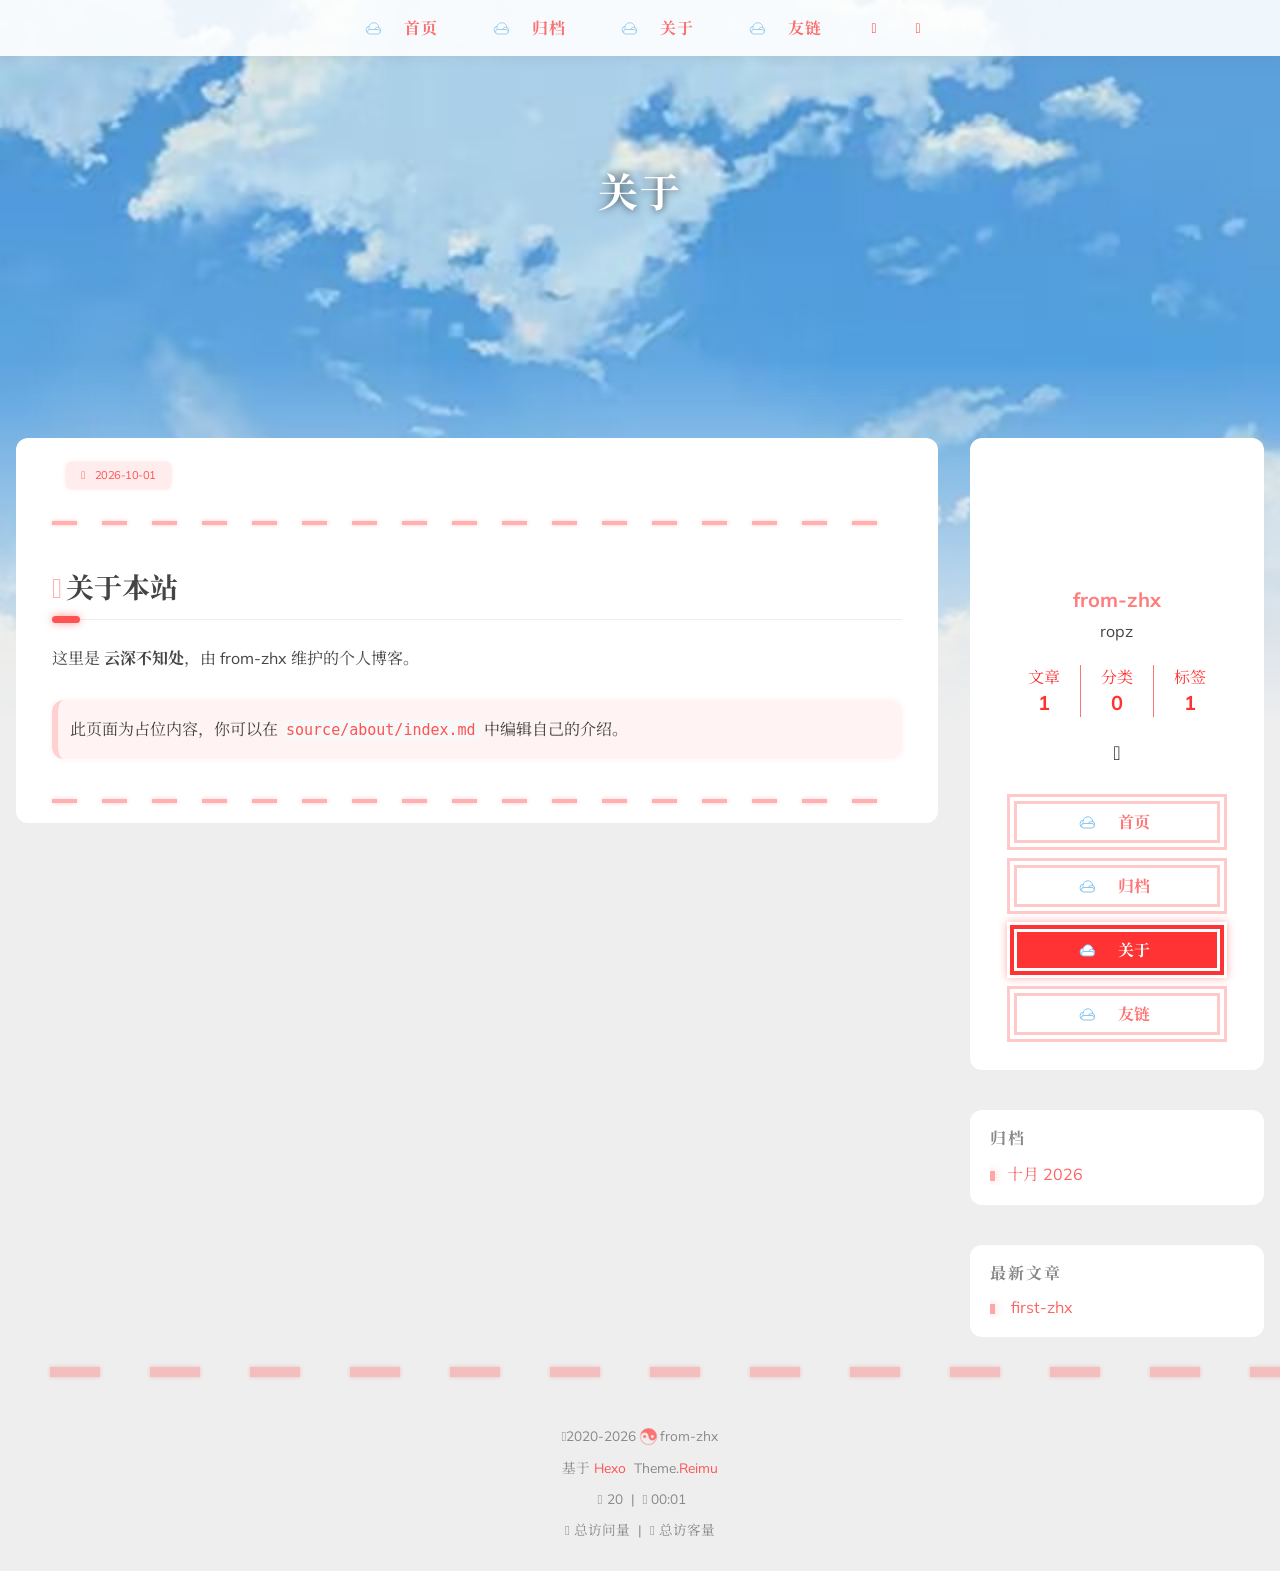
==== commit 7a1b91f0: "Site updated: 2026-10-01 19:13:04" ====
--- a/about/index.html
+++ b/about/index.html
@@ -48,11 +48,7 @@
     <div class="loading-right-bg loading-bg"></div>
     <div class="spinner-box">
       <div class="loading-taichi rotate">
-          <svg width="150" height="150" viewBox="0 0 1024 1024" class="icon" version="1.1" xmlns="https://www.w3.org/2000/svg" shape-rendering="geometricPrecision">
-            <path d="M303.5 432A80 80 0 0 1 291.5 592A80 80 0 0 1 303.5 432z" fill="var(--red-1, #ff5252)" />
-            <path d="M512 65A447 447 0 0 1 512 959L512 929A417 417 0 0 0 512 95A417 417 0 0 0 512 929L512 959A447 447 0 0 1 512 65z 
-           M512 95A417 417 0 0 1 929 512A208.5 208.5 0 0 1 720.5 720.5L720.5 592A80 80 0 0 0 720.5 432A80 80 0 0 0 720.5 592L720.5 720.5A208.5 208.5 0 0 1 512 512A208.5 208.5 0 0 0 303.5 303.5A208.5 208.5 0 0 0 95 512A417 417 0 0 1 512 95z" fill="var(--red-1, #ff5252)" />
-          </svg>
+          <img src="/images/cloud.svg" alt="loading" />
       </div>
       <div class="loading-word">少女祈祷中...</div>
     </div>
@@ -94,26 +90,26 @@
         <div id="header-nav">
   <nav id="main-nav" aria-label="Primary navigation">
         <a class="main-nav-link-wrap" href="/">
-            <div class="main-nav-icon icon rotate">
-                &#xe62b;
+            <div class="main-nav-icon icon ">
+                  <img src="/images/cloud.svg" alt="home icon" style="height: 1em;">
             </div>
           <span class="main-nav-link">首页</span>
         </a>
         <a class="main-nav-link-wrap" href="/archives">
-            <div class="main-nav-icon icon rotate">
-                &#xe62b;
+            <div class="main-nav-icon icon ">
+                  <img src="/images/cloud.svg" alt="archives icon" style="height: 1em;">
             </div>
           <span class="main-nav-link">归档</span>
         </a>
         <a class="main-nav-link-wrap" href="/about">
-            <div class="main-nav-icon icon rotate">
-                &#xe62b;
+            <div class="main-nav-icon icon ">
+                  <img src="/images/cloud.svg" alt="about icon" style="height: 1em;">
             </div>
           <span class="main-nav-link">关于</span>
         </a>
         <a class="main-nav-link-wrap" href="/friend">
-            <div class="main-nav-icon icon rotate">
-                &#xe62b;
+            <div class="main-nav-icon icon ">
+                  <img src="/images/cloud.svg" alt="friend icon" style="height: 1em;">
             </div>
           <span class="main-nav-link">友链</span>
         </a>
@@ -126,7 +122,7 @@
 <header id="header" aria-label="Site header">
       <picture>
       </picture>
-        <img  fetchpriority="high" src="/images/banner.webp" alt="关于">
+        <img  fetchpriority="high" src="/images/banner.jpg" alt="关于">
   <div id="header-outer">
     <div id="header-title">
           <span id="logo">
@@ -170,29 +166,29 @@
 <div class="sidebar-menu">
       <div class="sidebar-menu-link-wrap">
         <a class="sidebar-menu-link-dummy" href="/" aria-label="首页"></a>
-          <div class="sidebar-menu-icon icon rotate">
-              &#xe62b;
+          <div class="sidebar-menu-icon icon ">
+                <img src="/images/cloud.svg" alt="home icon" style="width: 1em;">
           </div>
         <div class="sidebar-menu-link">首页</div>
       </div>
       <div class="sidebar-menu-link-wrap">
         <a class="sidebar-menu-link-dummy" href="/archives" aria-label="归档"></a>
-          <div class="sidebar-menu-icon icon rotate">
-              &#xe62b;
+          <div class="sidebar-menu-icon icon ">
+                <img src="/images/cloud.svg" alt="archives icon" style="width: 1em;">
           </div>
         <div class="sidebar-menu-link">归档</div>
       </div>
       <div class="sidebar-menu-link-wrap">
         <a class="sidebar-menu-link-dummy" href="/about" aria-label="关于"></a>
-          <div class="sidebar-menu-icon icon rotate">
-              &#xe62b;
+          <div class="sidebar-menu-icon icon ">
+                <img src="/images/cloud.svg" alt="about icon" style="width: 1em;">
           </div>
         <div class="sidebar-menu-link">关于</div>
       </div>
       <div class="sidebar-menu-link-wrap">
         <a class="sidebar-menu-link-dummy" href="/friend" aria-label="友链"></a>
-          <div class="sidebar-menu-icon icon rotate">
-              &#xe62b;
+          <div class="sidebar-menu-icon icon ">
+                <img src="/images/cloud.svg" alt="friend icon" style="width: 1em;">
           </div>
         <div class="sidebar-menu-link">友链</div>
       </div>
@@ -326,29 +322,29 @@
 <div class="sidebar-menu">
       <div class="sidebar-menu-link-wrap">
         <a class="sidebar-menu-link-dummy" href="/" aria-label="首页"></a>
-          <div class="sidebar-menu-icon icon rotate">
-              &#xe62b;
+          <div class="sidebar-menu-icon icon ">
+                <img src="/images/cloud.svg" alt="home icon" style="width: 1em;">
           </div>
         <div class="sidebar-menu-link">首页</div>
       </div>
       <div class="sidebar-menu-link-wrap">
         <a class="sidebar-menu-link-dummy" href="/archives" aria-label="归档"></a>
-          <div class="sidebar-menu-icon icon rotate">
-              &#xe62b;
+          <div class="sidebar-menu-icon icon ">
+                <img src="/images/cloud.svg" alt="archives icon" style="width: 1em;">
           </div>
         <div class="sidebar-menu-link">归档</div>
       </div>
       <div class="sidebar-menu-link-wrap">
         <a class="sidebar-menu-link-dummy" href="/about" aria-label="关于"></a>
-          <div class="sidebar-menu-icon icon rotate">
-              &#xe62b;
+          <div class="sidebar-menu-icon icon ">
+                <img src="/images/cloud.svg" alt="about icon" style="width: 1em;">
           </div>
         <div class="sidebar-menu-link">关于</div>
       </div>
       <div class="sidebar-menu-link-wrap">
         <a class="sidebar-menu-link-dummy" href="/friend" aria-label="友链"></a>
-          <div class="sidebar-menu-icon icon rotate">
-              &#xe62b;
+          <div class="sidebar-menu-icon icon ">
+                <img src="/images/cloud.svg" alt="friend icon" style="width: 1em;">
           </div>
         <div class="sidebar-menu-link">友链</div>
       </div>
@@ -424,7 +420,7 @@
           stripContent: "关于本站这里是 云深不知处，由 from-zhx 维护的个人博客。  此页面为占位内容，你可以在 source/about/index.md 中编辑自己的介绍。  ",
           date: "Thu Oct 01 2026 18:30:00 GMT+0800",
           updated: "Thu Oct 01 2026 18:32:22 GMT+0800",
-          cover: "/images/banner.webp",
+          cover: "/images/banner.jpg",
         };
       </script>
         
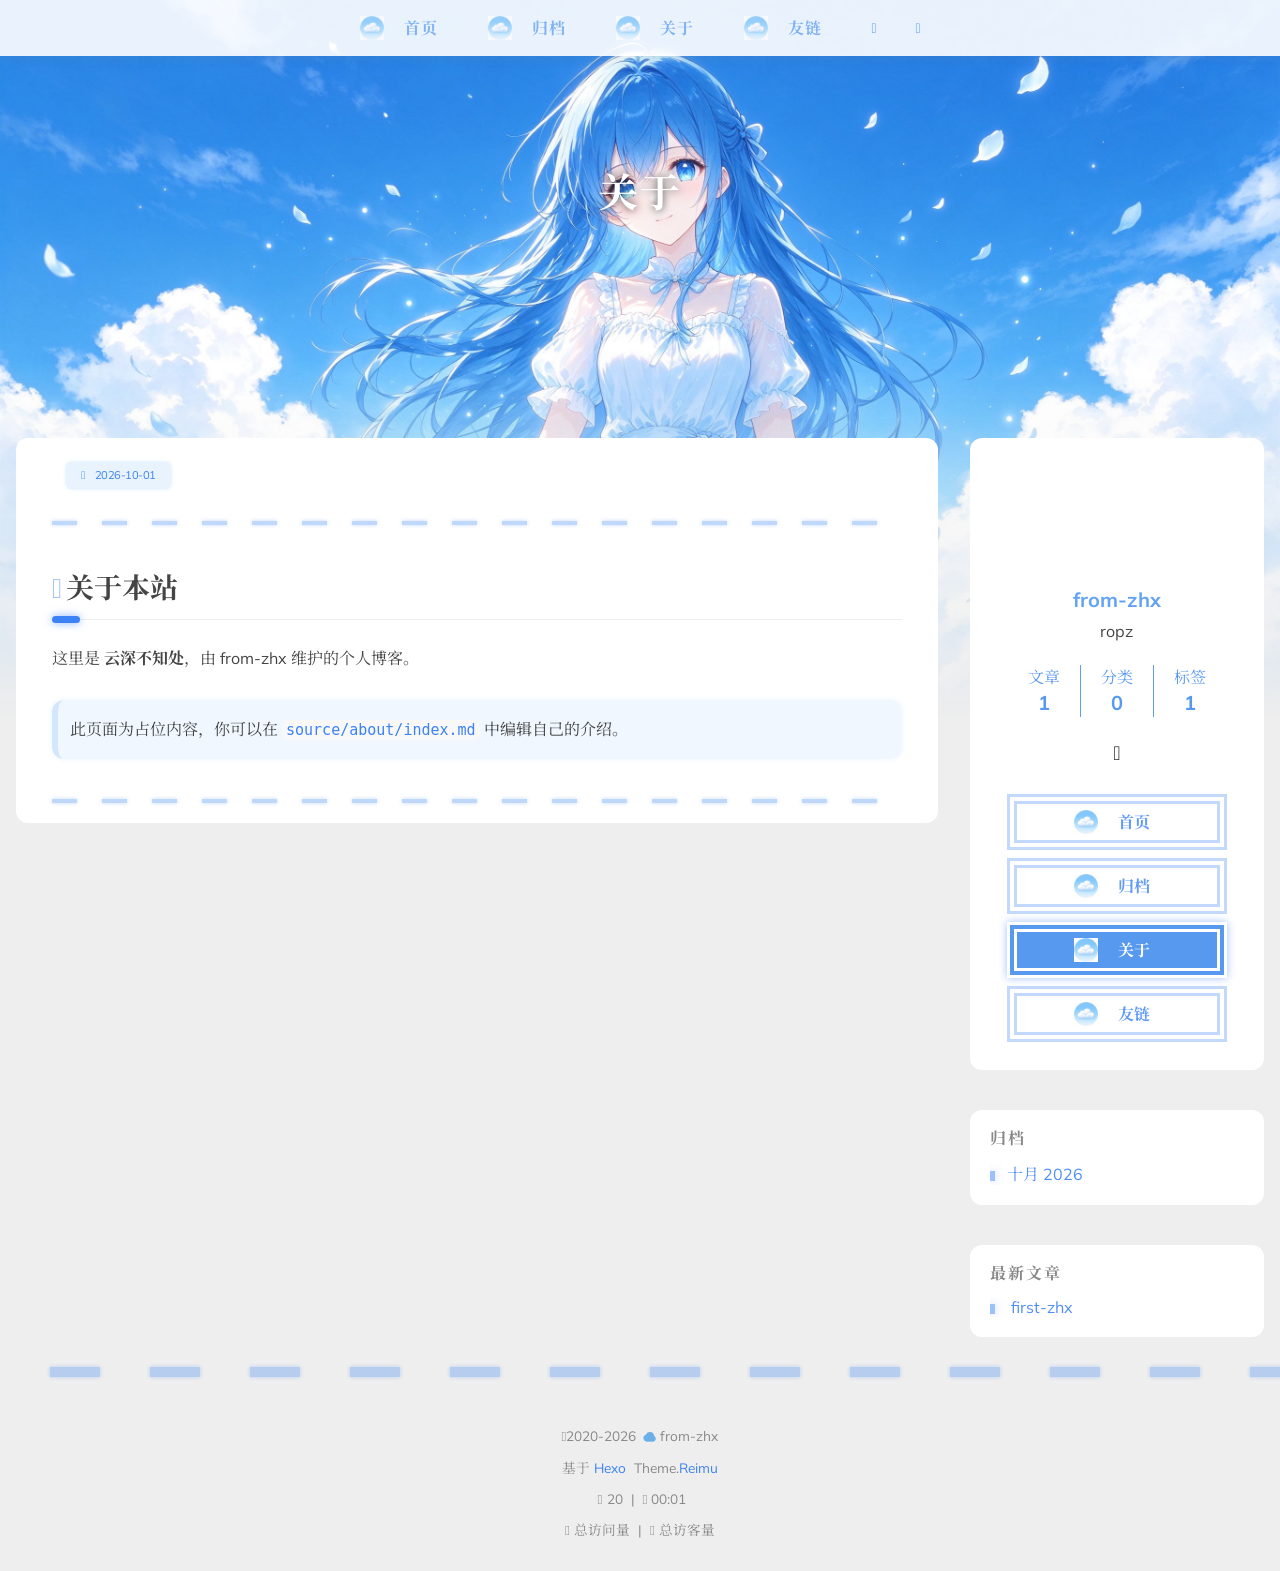
==== commit e70247d7: "Site updated: 2026-10-01 19:27:47" ====
--- a/about/index.html
+++ b/about/index.html
@@ -48,7 +48,7 @@
     <div class="loading-right-bg loading-bg"></div>
     <div class="spinner-box">
       <div class="loading-taichi rotate">
-          <img src="/images/cloud.svg" alt="loading" />
+          <img src="/images/cloud-icon.png" alt="loading" />
       </div>
       <div class="loading-word">少女祈祷中...</div>
     </div>
@@ -91,25 +91,25 @@
   <nav id="main-nav" aria-label="Primary navigation">
         <a class="main-nav-link-wrap" href="/">
             <div class="main-nav-icon icon ">
-                  <img src="/images/cloud.svg" alt="home icon" style="height: 1em;">
+                  <img src="/images/cloud-icon.png" alt="home icon" style="height: 1em;">
             </div>
           <span class="main-nav-link">首页</span>
         </a>
         <a class="main-nav-link-wrap" href="/archives">
             <div class="main-nav-icon icon ">
-                  <img src="/images/cloud.svg" alt="archives icon" style="height: 1em;">
+                  <img src="/images/cloud-icon.png" alt="archives icon" style="height: 1em;">
             </div>
           <span class="main-nav-link">归档</span>
         </a>
         <a class="main-nav-link-wrap" href="/about">
             <div class="main-nav-icon icon ">
-                  <img src="/images/cloud.svg" alt="about icon" style="height: 1em;">
+                  <img src="/images/cloud-icon.png" alt="about icon" style="height: 1em;">
             </div>
           <span class="main-nav-link">关于</span>
         </a>
         <a class="main-nav-link-wrap" href="/friend">
             <div class="main-nav-icon icon ">
-                  <img src="/images/cloud.svg" alt="friend icon" style="height: 1em;">
+                  <img src="/images/cloud-icon.png" alt="friend icon" style="height: 1em;">
             </div>
           <span class="main-nav-link">友链</span>
         </a>
@@ -167,28 +167,28 @@
       <div class="sidebar-menu-link-wrap">
         <a class="sidebar-menu-link-dummy" href="/" aria-label="首页"></a>
           <div class="sidebar-menu-icon icon ">
-                <img src="/images/cloud.svg" alt="home icon" style="width: 1em;">
+                <img src="/images/cloud-icon.png" alt="home icon" style="width: 1em;">
           </div>
         <div class="sidebar-menu-link">首页</div>
       </div>
       <div class="sidebar-menu-link-wrap">
         <a class="sidebar-menu-link-dummy" href="/archives" aria-label="归档"></a>
           <div class="sidebar-menu-icon icon ">
-                <img src="/images/cloud.svg" alt="archives icon" style="width: 1em;">
+                <img src="/images/cloud-icon.png" alt="archives icon" style="width: 1em;">
           </div>
         <div class="sidebar-menu-link">归档</div>
       </div>
       <div class="sidebar-menu-link-wrap">
         <a class="sidebar-menu-link-dummy" href="/about" aria-label="关于"></a>
           <div class="sidebar-menu-icon icon ">
-                <img src="/images/cloud.svg" alt="about icon" style="width: 1em;">
+                <img src="/images/cloud-icon.png" alt="about icon" style="width: 1em;">
           </div>
         <div class="sidebar-menu-link">关于</div>
       </div>
       <div class="sidebar-menu-link-wrap">
         <a class="sidebar-menu-link-dummy" href="/friend" aria-label="友链"></a>
           <div class="sidebar-menu-icon icon ">
-                <img src="/images/cloud.svg" alt="friend icon" style="width: 1em;">
+                <img src="/images/cloud-icon.png" alt="friend icon" style="width: 1em;">
           </div>
         <div class="sidebar-menu-link">友链</div>
       </div>
@@ -323,28 +323,28 @@
       <div class="sidebar-menu-link-wrap">
         <a class="sidebar-menu-link-dummy" href="/" aria-label="首页"></a>
           <div class="sidebar-menu-icon icon ">
-                <img src="/images/cloud.svg" alt="home icon" style="width: 1em;">
+                <img src="/images/cloud-icon.png" alt="home icon" style="width: 1em;">
           </div>
         <div class="sidebar-menu-link">首页</div>
       </div>
       <div class="sidebar-menu-link-wrap">
         <a class="sidebar-menu-link-dummy" href="/archives" aria-label="归档"></a>
           <div class="sidebar-menu-icon icon ">
-                <img src="/images/cloud.svg" alt="archives icon" style="width: 1em;">
+                <img src="/images/cloud-icon.png" alt="archives icon" style="width: 1em;">
           </div>
         <div class="sidebar-menu-link">归档</div>
       </div>
       <div class="sidebar-menu-link-wrap">
         <a class="sidebar-menu-link-dummy" href="/about" aria-label="关于"></a>
           <div class="sidebar-menu-icon icon ">
-                <img src="/images/cloud.svg" alt="about icon" style="width: 1em;">
+                <img src="/images/cloud-icon.png" alt="about icon" style="width: 1em;">
           </div>
         <div class="sidebar-menu-link">关于</div>
       </div>
       <div class="sidebar-menu-link-wrap">
         <a class="sidebar-menu-link-dummy" href="/friend" aria-label="友链"></a>
           <div class="sidebar-menu-icon icon ">
-                <img src="/images/cloud.svg" alt="friend icon" style="width: 1em;">
+                <img src="/images/cloud-icon.png" alt="friend icon" style="width: 1em;">
           </div>
         <div class="sidebar-menu-link">友链</div>
       </div>
--- a/css/style.css
+++ b/css/style.css
@@ -1,12 +1,12 @@
 :root {
-  --red-0: #ff0000;
-  --red-1: #ff5252;
-  --red-2: #ff7c7c;
-  --red-3: #ffafaf;
-  --red-4: #ffd0d0;
-  --red-5: #ffecec;
-  --red-5-5: #fff3f3;
-  --red-6: #fff7f7;
+  --red-0: #2f80ed;
+  --red-1: #3b82f6;
+  --red-2: #63a3f5;
+  --red-3: #a8cdf7;
+  --red-4: #d3e7fc;
+  --red-5: #e8f3fe;
+  --red-5-5: #f0f7ff;
+  --red-6: #f5faff;
   --grey-9: #888;
   --grey-7: var(--color-default);
   --color-archive-year: #000;
@@ -24,8 +24,8 @@
   --color-meta-shadow: var(--red-6);
   --color-hover-shadow: rgba(120,120,120,0.15);
   --color-h2-after: var(--red-1);
-  --color-red-6-shadow: rgba(255, 78, 78, 0.6);
-  --color-red-3-shadow: rgba(255, 78, 78, 0.3);
+  --color-red-6-shadow: rgba(59, 130, 246, 0.6);
+  --color-red-3-shadow: rgba(59, 130, 246, 0.3);
   --highlight-nav: #f5f5f5;
   --highlight-scrollbar: #d6d6d6;
   --highlight-background: #fdfdfd;
@@ -46,9 +46,9 @@
   --cursor-default: url("../images/cursor/reimu-cursor-default.png"), auto;
   --cursor-pointer: url("../images/cursor/reimu-cursor-pointer.png"), pointer;
   --cursor-text: url("../images/cursor/reimu-cursor-text.png"), text;
-  --footer-icon: url("../images/taichi.png");
-  --sponsor-icon: url("../images/taichi.png");
-  --top-icon: url("../images/taichi.png");
+  --footer-icon: url("../images/cloud.svg");
+  --sponsor-icon: url("../images/cloud.svg");
+  --top-icon: url("../images/cloud.svg");
   --shadow-meta: 0 0 5px 2px var(--color-meta-shadow);
   --shadow-meta-hover: 0 0 6px 4px var(--color-meta-shadow);
   --shadow-card: 0 0 10px 2px var(--color-hover-shadow);
@@ -57,20 +57,20 @@
 }
 [data-theme='dark']:root {
   --red-0: var(--red-1);
-  --red-4: rgba(255, 208, 208, 0.5);
-  --red-5: rgba(255,228,228,0.15);
-  --red-5-5: rgba(255,236,236,0.05);
-  --red-6: rgba(255, 243, 243, 0.2);
+  --red-4: rgba(211, 231, 252, 0.5);
+  --red-5: rgba(232,243,254,0.15);
+  --red-5-5: rgba(240,247,255,0.05);
+  --red-6: rgba(245,250,255,0.2);
   --color-archive-year: #999;
   --color-default: #999;
   --color-border: var(--red-5);
-  --color-background: #21252b;
+  --color-background: #0e1f33;
   --color-code-background: rgba(232,232,232,0.1);
-  --color-header-background: #222;
-  --color-footer-background: #21252b;
-  --color-mobile-nav-background: #21252b;
-  --color-wrap: #272b30;
-  --color-h2-border: #47474a;
+  --color-header-background: #0e1f33;
+  --color-footer-background: #0e1f33;
+  --color-mobile-nav-background: #0e1f33;
+  --color-wrap: #16283e;
+  --color-h2-border: #2c4159;
   --color-meta-shadow: rgba(0,0,0,0.2);
   --color-hover-shadow: rgba(0,0,0,0.2);
   --highlight-nav: #222830;
@@ -93,6 +93,9 @@
 }
 [data-theme='dark']:root img {
   filter: brightness(70%);
+}
+[data-theme='dark']:root #header img {
+  filter: none;
 }
 [data-theme='dark']:root .pswp__img {
   opacity: 1;
@@ -1907,13 +1910,13 @@
 }
 @supports (-webkit-mask: var(--footer-icon) no-repeat center/80%) {
   .footer-info-sep {
-    background-color: var(--red-1);
+    background-color: #4a9fe8;
     -webkit-mask: var(--footer-icon) no-repeat center/80%;
   }
 }
 @supports (mask: var(--footer-icon) no-repeat center/80%) {
   .footer-info-sep {
-    background-color: var(--red-1);
+    background-color: #4a9fe8;
     mask: var(--footer-icon) no-repeat center/80%;
   }
 }
@@ -2696,7 +2699,7 @@
   width: 48px;
   height: 48px;
   position: absolute;
-  color: var(--red-1);
+  color: #4a9fe8;
   font-size: 20px;
   top: 0;
   text-align: center;
@@ -2718,13 +2721,13 @@
 }
 @supports (-webkit-mask: var(--top-icon) no-repeat center/100%) {
   .sidebar-top-taichi {
-    background-color: var(--red-1);
+    background-color: #4a9fe8;
     -webkit-mask: var(--top-icon) no-repeat center/100%;
   }
 }
 @supports (mask: var(--top-icon) no-repeat center/100%) {
   .sidebar-top-taichi {
-    background-color: var(--red-1);
+    background-color: #4a9fe8;
     mask: var(--top-icon) no-repeat center/100%;
   }
 }
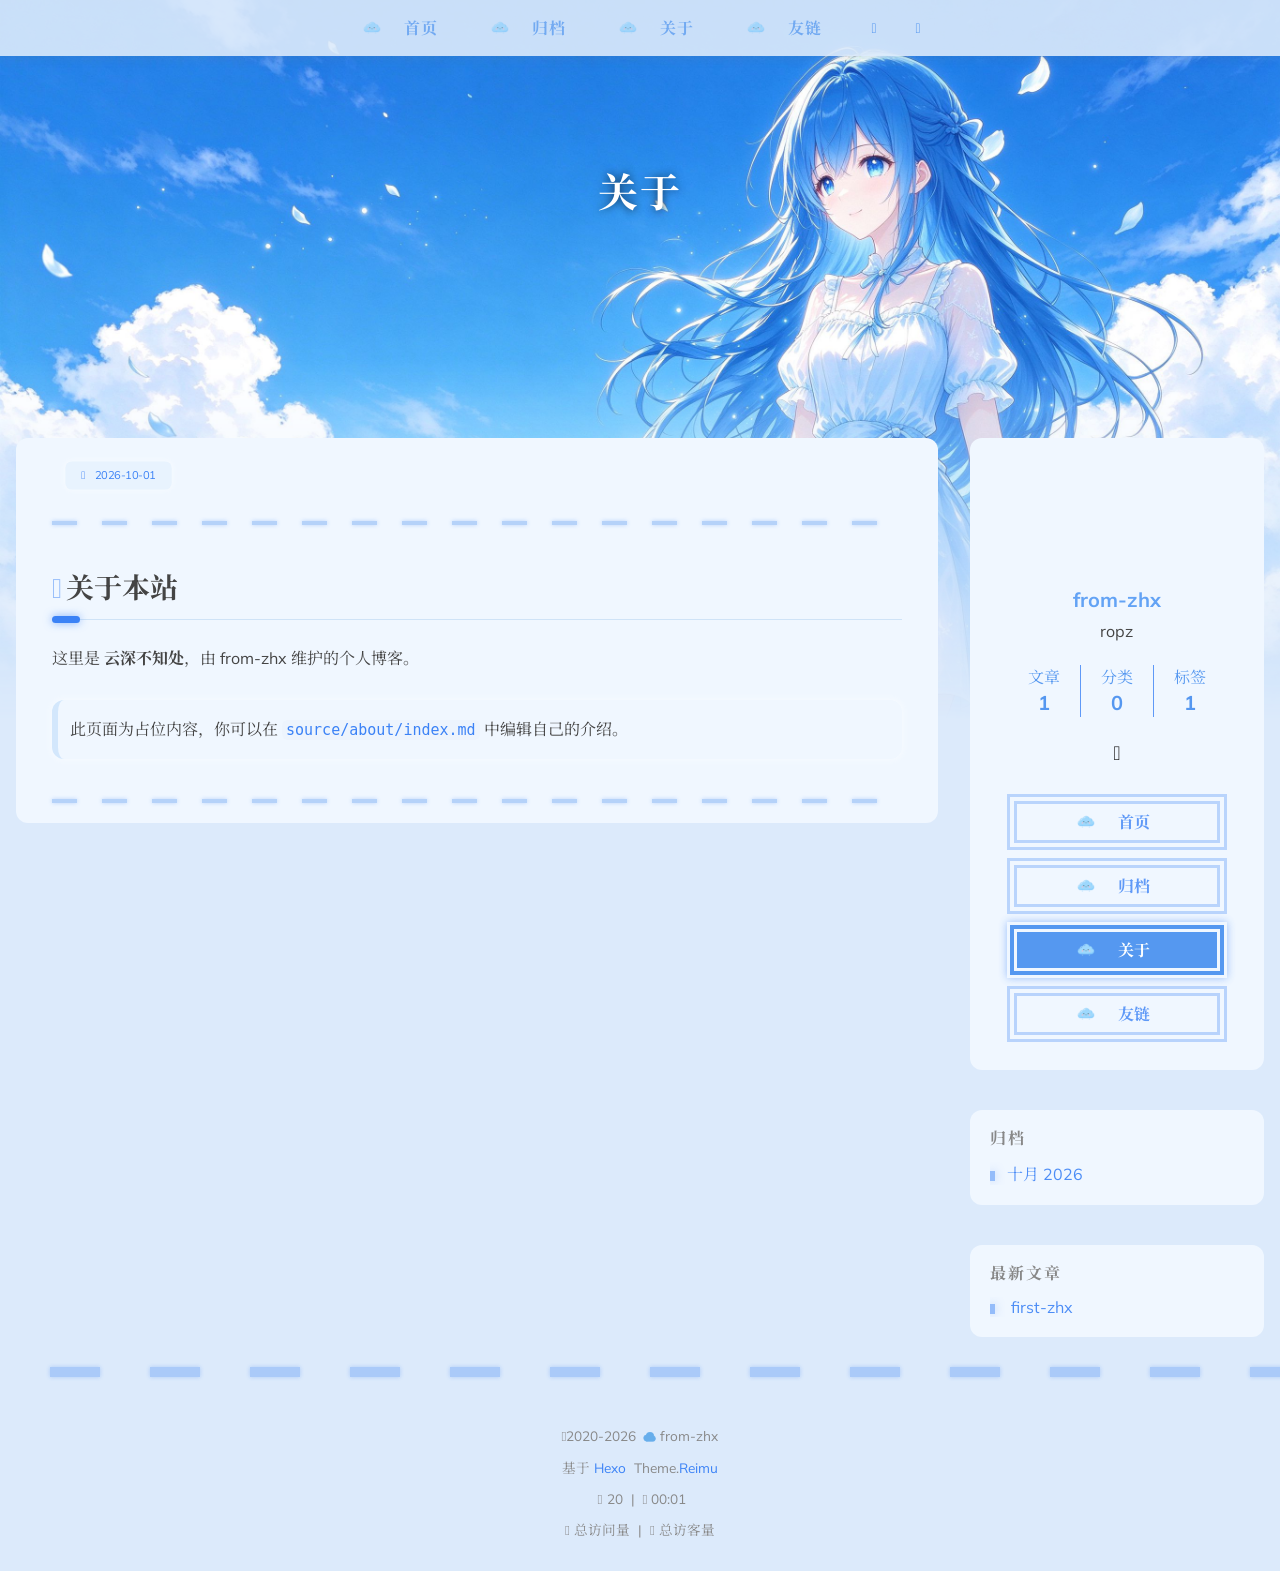
==== commit c0e4ace5: "Site updated: 2026-10-01 19:43:08" ====
--- a/about/index.html
+++ b/about/index.html
@@ -12,9 +12,6 @@
   <meta name="viewport" content="width=device-width, initial-scale=1, shrink-to-fit=no">
     <link rel="preconnect" href="https://fonts.gstatic.com" crossorigin><link rel="preload" as="style" href="https://fonts.googleapis.com/css?family=Mulish:400,400italic,700,700italic|Noto Serif SC:400,400italic,700,700italic&display=swap"><link rel="stylesheet" href="https://fonts.googleapis.com/css?family=Mulish:400,400italic,700,700italic|Noto Serif SC:400,400italic,700,700italic&display=swap" media="print" onload="this.media='all'">
     <link rel="preload" href="//at.alicdn.com/t/c/font_4552607_ex15nbittbh.woff2" as="font" type="font/woff2" crossorigin="anonymous">
-    
-<link rel="stylesheet" href="/css/loader.css">
-
     <meta name="description" content="关于本站这里是 云深不知处，由 from-zhx 维护的个人博客。  此页面为占位内容，你可以在 source&#x2F;about&#x2F;index.md 中编辑自己的介绍。">
 <meta property="og:type" content="website">
 <meta property="og:title" content="关于">
@@ -43,45 +40,7 @@
 <meta name="generator" content="Hexo 7.3.0"></head>
 
   <body>
-      <div id='loader'>
-    <div class="loading-left-bg loading-bg"></div>
-    <div class="loading-right-bg loading-bg"></div>
-    <div class="spinner-box">
-      <div class="loading-taichi rotate">
-          <img src="/images/cloud-icon.png" alt="loading" />
-      </div>
-      <div class="loading-word">少女祈祷中...</div>
-    </div>
-  </div>
-  <script>
-    var time = null;
-    var loaderEl = document.getElementById('loader');
-    var startLoading = () => {
-      time = Date.now();
-      loaderEl.classList.remove("loading");
-    }
-    var hideLoader = () => {
-      document.body.style.overflow = 'auto';
-      loader.classList.add('loading');
-    };
-
-    var endLoading = () => {
-      if (!time) {
-        hideLoader();
-      } else {
-        if (Date.now() - time > 500) {
-          time = null;
-          hideLoader();
-        } else {
-          setTimeout(endLoading, 500 - (Date.now() - time));
-          time = null;
-        }
-      }
-    }
-    window.addEventListener('DOMContentLoaded', endLoading);
-    loaderEl.addEventListener('click', endLoading);
-  </script>
-<div id="copy-tooltip"></div>
+    <div id="copy-tooltip"></div>
 <div id="heatmap-tooltip"></div>
 
 
--- a/css/style.css
+++ b/css/style.css
@@ -13,14 +13,14 @@
   --color-default: #444;
   --color-border: var(--red-3);
   --color-link: var(--red-1);
-  --color-background: #eee;
-  --color-code-background: #f8f8f8;
-  --color-header-background: rgba(255,255,255,0.9);
-  --color-footer-background: #fff;
-  --color-mobile-nav-background: #fff;
-  --color-wrap: #fff;
-  --color-sticky: #fff;
-  --color-h2-border: #eee;
+  --color-background: #dceafb;
+  --color-code-background: #edf4fd;
+  --color-header-background: rgba(220,234,251,0.9);
+  --color-footer-background: #dceafb;
+  --color-mobile-nav-background: #dceafb;
+  --color-wrap: #f0f7ff;
+  --color-sticky: #f0f7ff;
+  --color-h2-border: #cfe3f7;
   --color-meta-shadow: var(--red-6);
   --color-hover-shadow: rgba(120,120,120,0.15);
   --color-h2-after: var(--red-1);
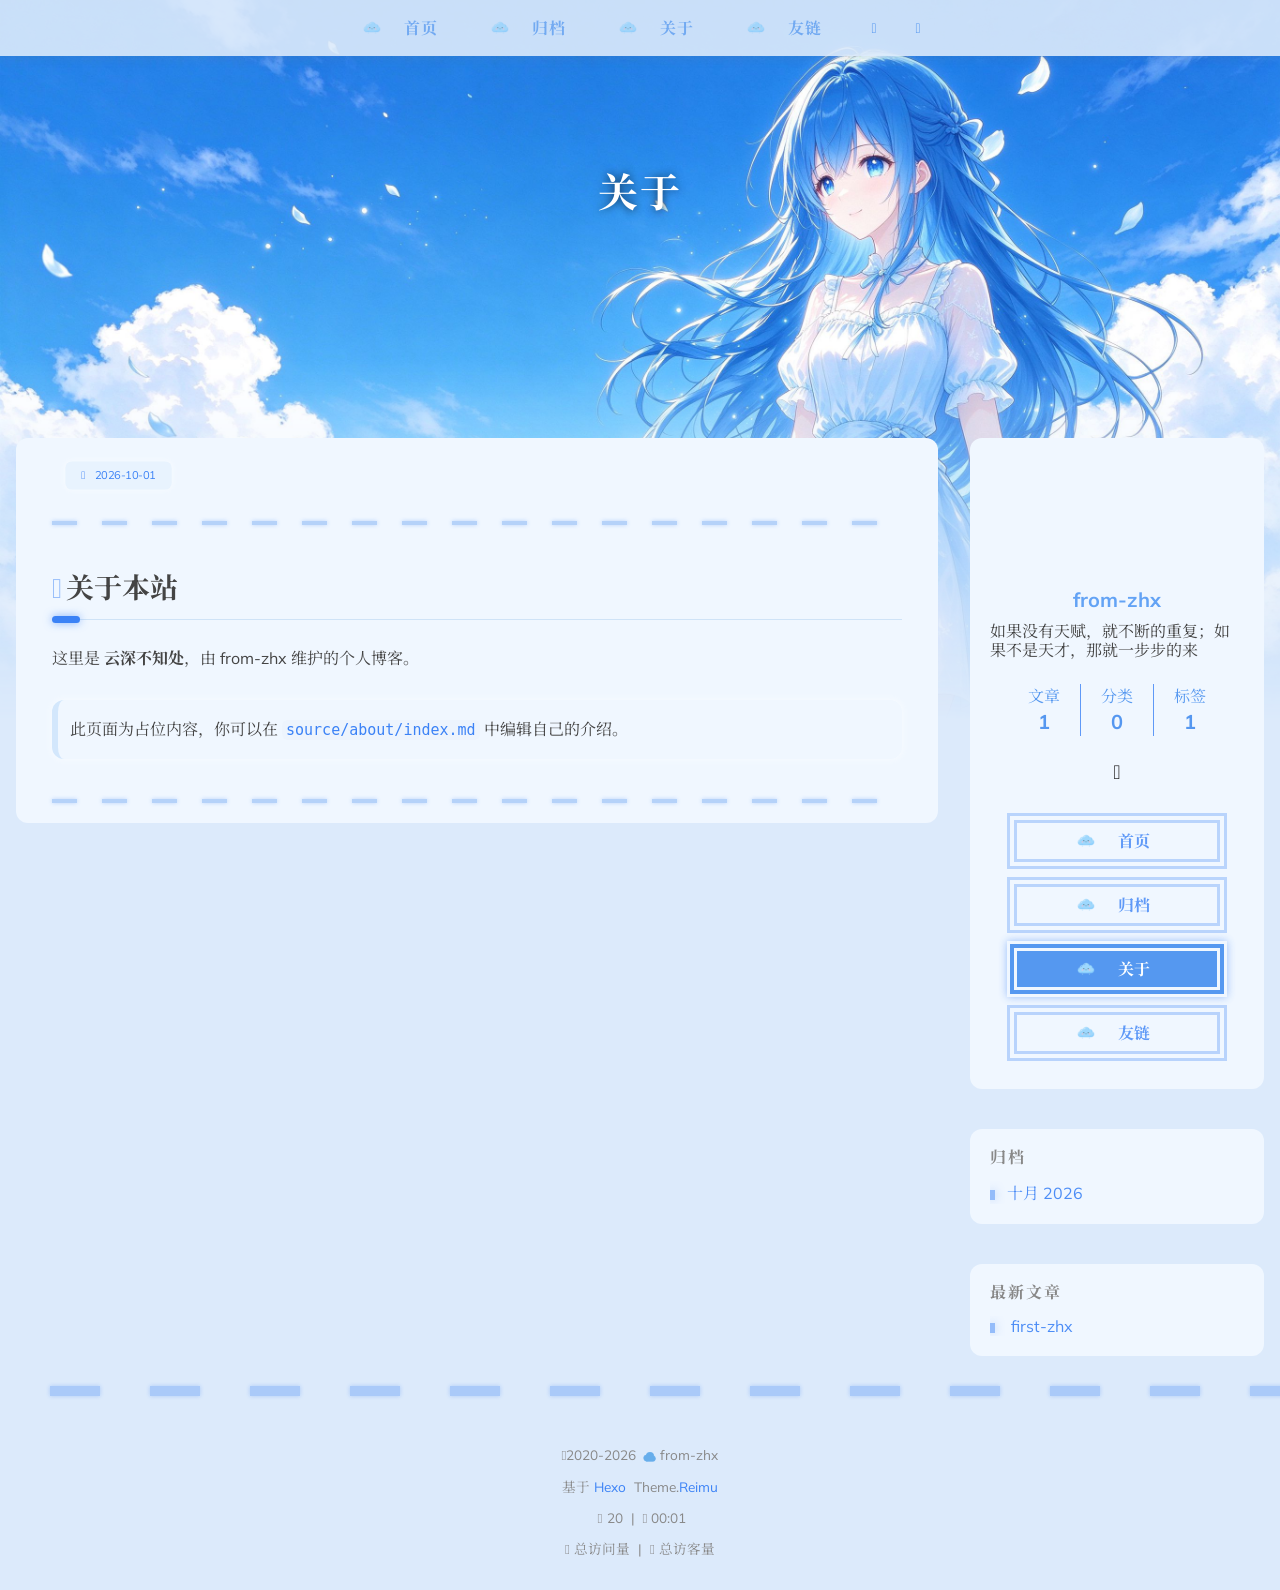
==== commit d78b4275: "Site updated: 2026-10-01 19:59:34" ====
--- a/about/index.html
+++ b/about/index.html
@@ -101,7 +101,7 @@
         <div class="sidebar-author">
   <img data-src="/avatar/avatar.jpg" data-sizes="auto" alt="from-zhx" class="lazyload">
   <div class="sidebar-author-name">from-zhx</div>
-  <div class="sidebar-description">ropz</div>
+  <div class="sidebar-description">如果没有天赋，就不断的重复；如果不是天才，那就一步步的来</div>
 </div>
 <div class="sidebar-state">
   <div class="sidebar-state-article">
@@ -257,7 +257,7 @@
       <div class="sidebar-author">
   <img data-src="/avatar/avatar.jpg" data-sizes="auto" alt="from-zhx" class="lazyload">
   <div class="sidebar-author-name">from-zhx</div>
-  <div class="sidebar-description">ropz</div>
+  <div class="sidebar-description">如果没有天赋，就不断的重复；如果不是天才，那就一步步的来</div>
 </div>
 <div class="sidebar-state">
   <div class="sidebar-state-article">
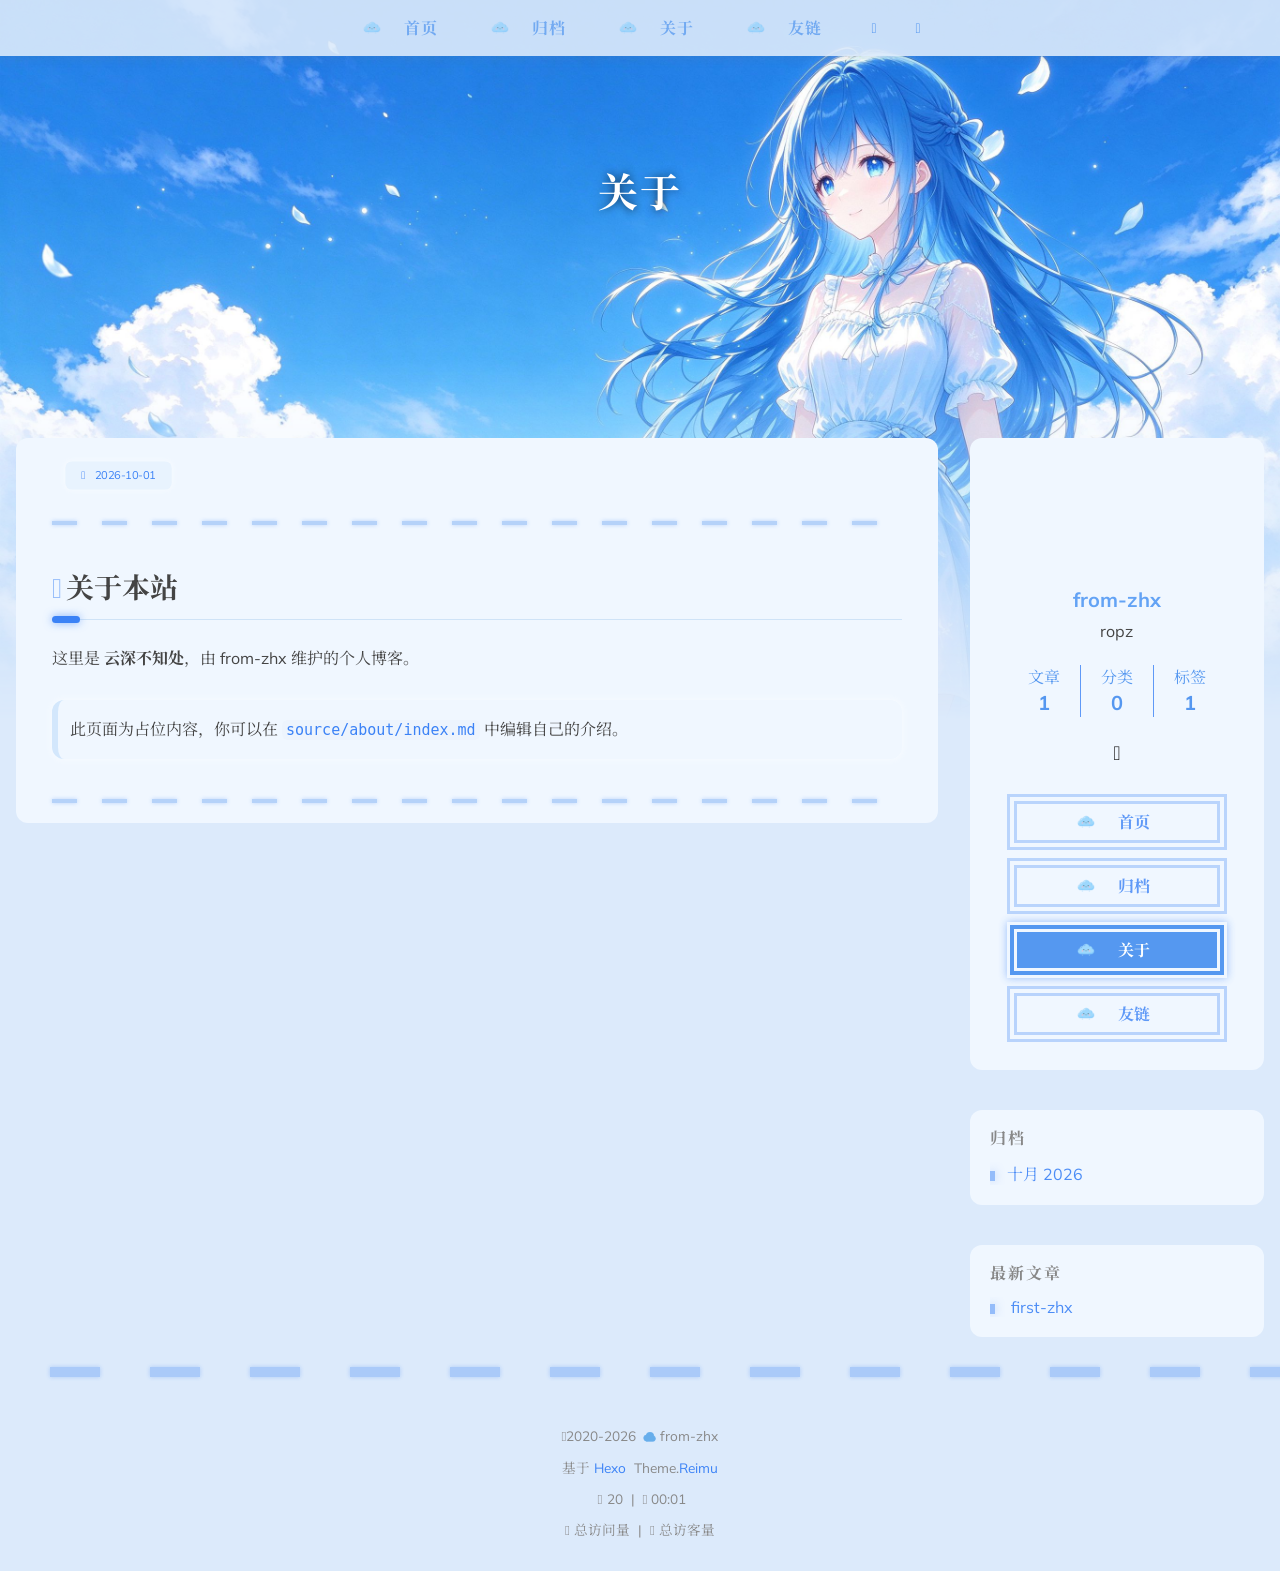
==== commit 3c624efd: "Site updated: 2026-10-01 20:09:51" ====
--- a/about/index.html
+++ b/about/index.html
@@ -101,7 +101,7 @@
         <div class="sidebar-author">
   <img data-src="/avatar/avatar.jpg" data-sizes="auto" alt="from-zhx" class="lazyload">
   <div class="sidebar-author-name">from-zhx</div>
-  <div class="sidebar-description">如果没有天赋，就不断的重复；如果不是天才，那就一步步的来</div>
+  <div class="sidebar-description">ropz</div>
 </div>
 <div class="sidebar-state">
   <div class="sidebar-state-article">
@@ -257,7 +257,7 @@
       <div class="sidebar-author">
   <img data-src="/avatar/avatar.jpg" data-sizes="auto" alt="from-zhx" class="lazyload">
   <div class="sidebar-author-name">from-zhx</div>
-  <div class="sidebar-description">如果没有天赋，就不断的重复；如果不是天才，那就一步步的来</div>
+  <div class="sidebar-description">ropz</div>
 </div>
 <div class="sidebar-state">
   <div class="sidebar-state-article">
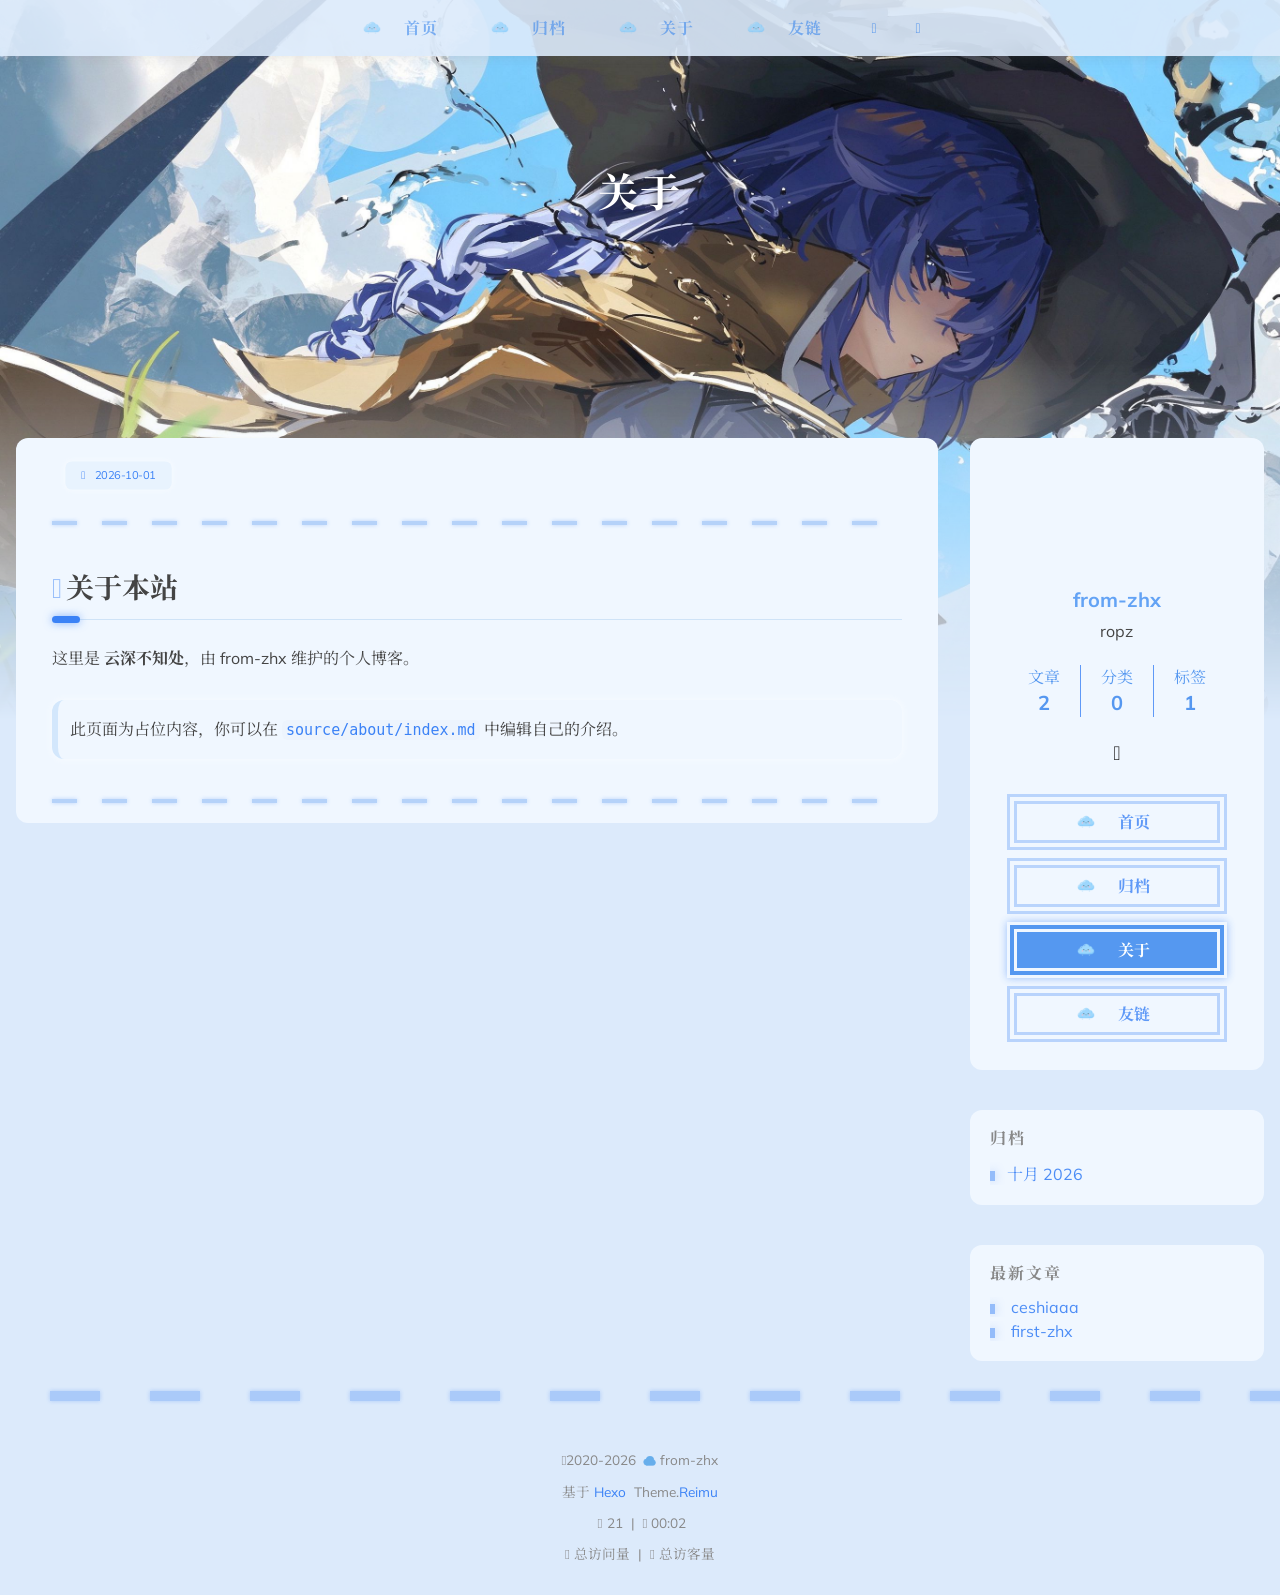
==== commit cb6fdb9c: "Site updated: 2026-10-01 22:08:53" ====
--- a/about/index.html
+++ b/about/index.html
@@ -106,7 +106,7 @@
 <div class="sidebar-state">
   <div class="sidebar-state-article">
     <div>文章</div>
-    <div class="sidebar-state-number">1</div>
+    <div class="sidebar-state-number">2</div>
   </div>
   <div class="sidebar-state-category">
     <div>分类</div>
@@ -170,6 +170,9 @@
       <h3 class="widget-title">最新文章</h3>
       <div class="widget">
         <ul>
+            <li>
+              <a href="/2026/10/01/ceshiaaa/" title="ceshiaaa">ceshiaaa</a>
+            </li>
             <li>
               <a href="/2026/10/01/main-zhx/" title="first-zhx">first-zhx</a>
             </li>
@@ -231,10 +234,10 @@
       </div>
       <div>
         <span class="icon-brush"></span>
-        20
+        21
         &nbsp;|&nbsp;
         <span class="icon-coffee"></span>
-        00:01
+        00:02
       </div>
       <div>
         <span class="icon-eye"></span>
@@ -262,7 +265,7 @@
 <div class="sidebar-state">
   <div class="sidebar-state-article">
     <div>文章</div>
-    <div class="sidebar-state-number">1</div>
+    <div class="sidebar-state-number">2</div>
   </div>
   <div class="sidebar-state-category">
     <div>分类</div>
--- a/css/style.css
+++ b/css/style.css
@@ -43,9 +43,9 @@
   --highlight-deletion-bg: #ffeef0;
   --highlight-addition: #22863a;
   --highlight-addition-bg: #f0fff4;
-  --cursor-default: url("../images/cursor/reimu-cursor-default.png"), auto;
-  --cursor-pointer: url("../images/cursor/reimu-cursor-pointer.png"), pointer;
-  --cursor-text: url("../images/cursor/reimu-cursor-text.png"), text;
+  --cursor-default: url("../images/cursor/reimu-cursor-black.cur"), auto;
+  --cursor-pointer: url("../images/cursor/reimu-pointer-black.cur"), pointer;
+  --cursor-text: url("../images/cursor/reimu-cursor-black.cur"), text;
   --footer-icon: url("../images/cloud.svg");
   --sponsor-icon: url("../images/cloud.svg");
   --top-icon: url("../images/cloud.svg");
@@ -61,18 +61,18 @@
   --red-5: rgba(232,243,254,0.15);
   --red-5-5: rgba(240,247,255,0.05);
   --red-6: rgba(245,250,255,0.2);
-  --color-archive-year: #999;
-  --color-default: #999;
+  --color-archive-year: #567;
+  --color-default: #3a4a5c;
   --color-border: var(--red-5);
-  --color-background: #0e1f33;
-  --color-code-background: rgba(232,232,232,0.1);
-  --color-header-background: #0e1f33;
-  --color-footer-background: #0e1f33;
-  --color-mobile-nav-background: #0e1f33;
-  --color-wrap: #16283e;
-  --color-h2-border: #2c4159;
-  --color-meta-shadow: rgba(0,0,0,0.2);
-  --color-hover-shadow: rgba(0,0,0,0.2);
+  --color-background: #b0ccec;
+  --color-code-background: #e3edf9;
+  --color-header-background: #a6c6e9;
+  --color-footer-background: #a6c6e9;
+  --color-mobile-nav-background: #a6c6e9;
+  --color-wrap: #c4d9f2;
+  --color-h2-border: #cfe3f7;
+  --color-meta-shadow: rgba(110,140,180,0.28);
+  --color-hover-shadow: rgba(110,140,180,0.2);
   --highlight-nav: #222830;
   --highlight-scrollbar: #454d59;
   --highlight-background: #1e2027;
@@ -92,7 +92,7 @@
   --highlight-addition-bg: #04260f;
 }
 [data-theme='dark']:root img {
-  filter: brightness(70%);
+  filter: none;
 }
 [data-theme='dark']:root #header img {
   filter: none;
@@ -104,7 +104,7 @@
 }
 [data-theme='dark']:root img.lazyloaded {
   opacity: 1;
-  animation: blur-darken 0.8s ease-in-out forwards;
+  animation: blur 0.8s ease-in-out forwards;
 }
 body [data-aos='fade-up'] {
   transform: translate3d(0, 30px, 0);
@@ -797,7 +797,7 @@
 [data-theme='dark'] .main-nav-link,
 [data-theme='dark'] .nav-icon,
 [data-theme='dark'] .main-nav-link-wrap {
-  color: var(--red-2);
+  color: #2e6ba8;
 }
 .main-nav-link-wrap {
   padding: 0 15px;
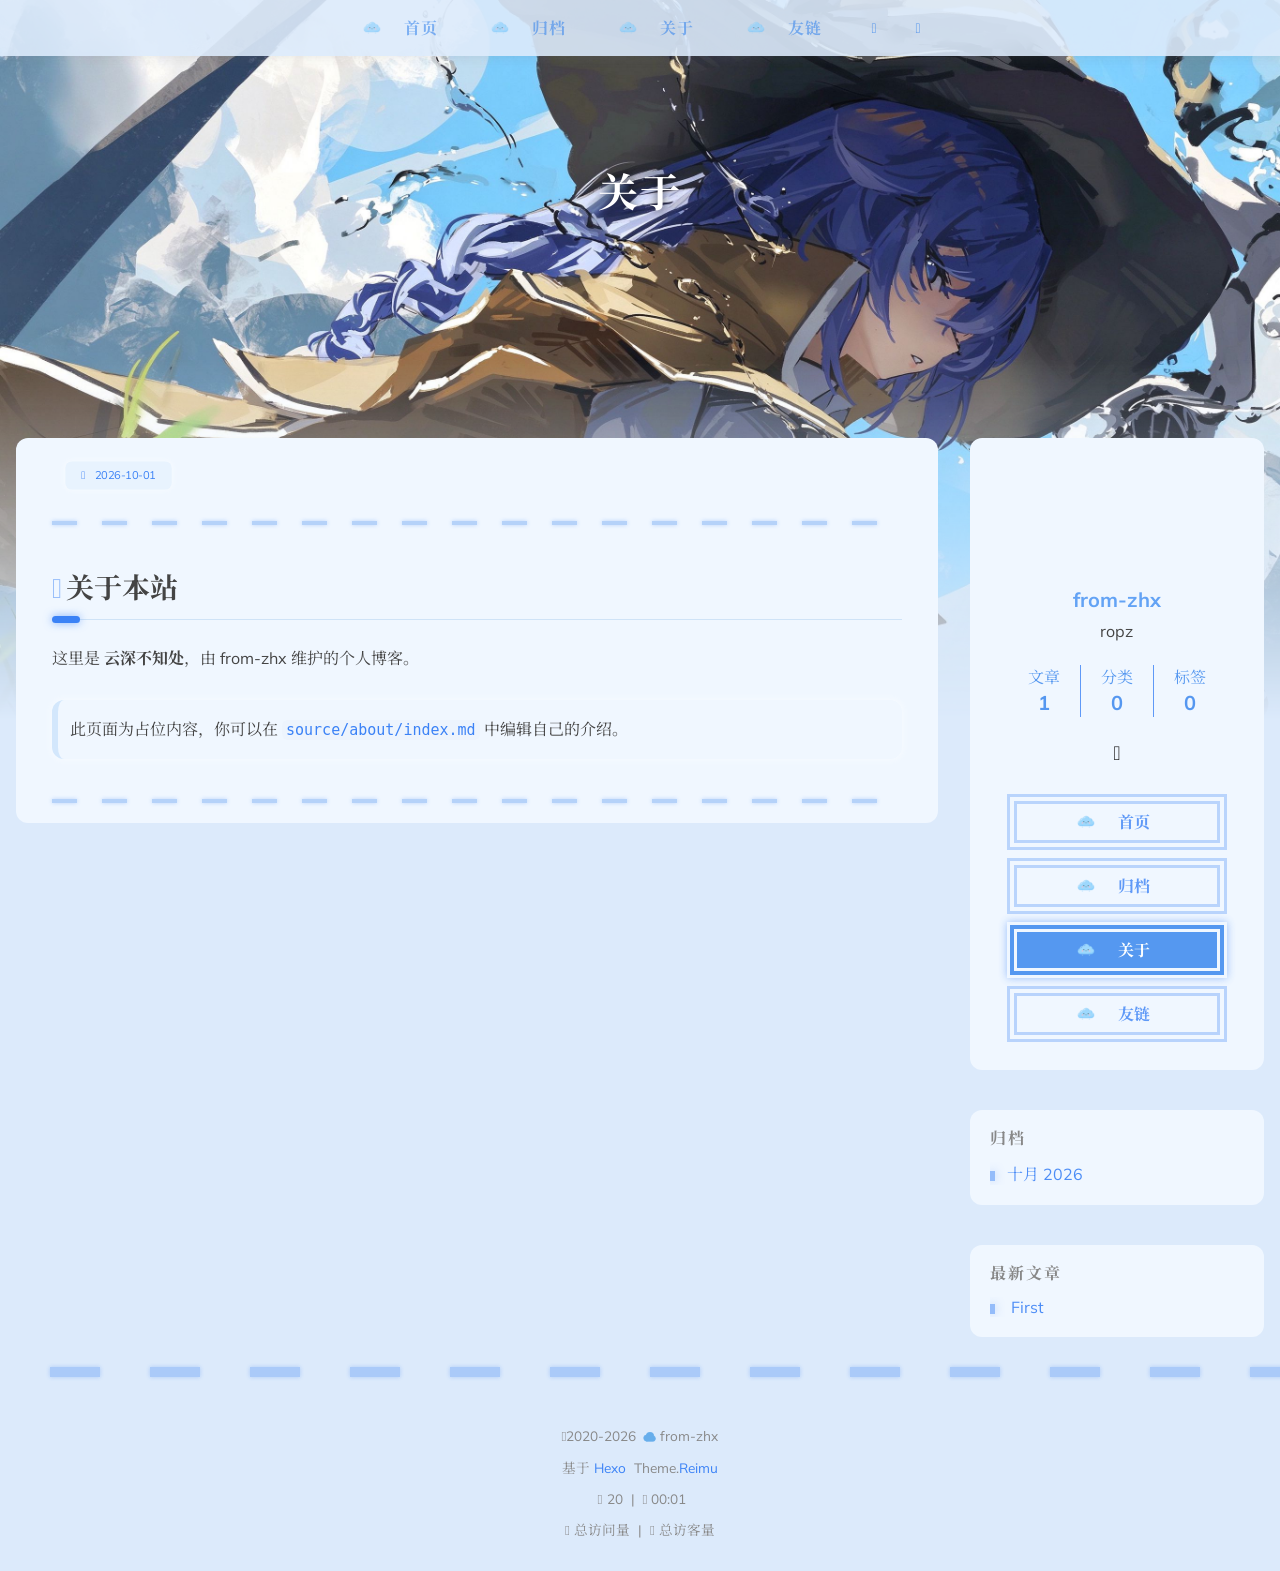
==== commit 8818cdd2: "Site updated: 2026-10-01 22:25:02" ====
--- a/about/index.html
+++ b/about/index.html
@@ -106,7 +106,7 @@
 <div class="sidebar-state">
   <div class="sidebar-state-article">
     <div>文章</div>
-    <div class="sidebar-state-number">2</div>
+    <div class="sidebar-state-number">1</div>
   </div>
   <div class="sidebar-state-category">
     <div>分类</div>
@@ -114,7 +114,7 @@
   </div>
   <div class="sidebar-state-tag">
     <div>标签</div>
-    <div class="sidebar-state-number">1</div>
+    <div class="sidebar-state-number">0</div>
   </div>
 </div>
 <div class="sidebar-social" >
@@ -171,10 +171,7 @@
       <div class="widget">
         <ul>
             <li>
-              <a href="/2026/10/01/ceshiaaa/" title="ceshiaaa">ceshiaaa</a>
-            </li>
-            <li>
-              <a href="/2026/10/01/main-zhx/" title="first-zhx">first-zhx</a>
+              <a href="/2026/10/01/main-zhx/" title="First">First</a>
             </li>
         </ul>
       </div>
@@ -234,10 +231,10 @@
       </div>
       <div>
         <span class="icon-brush"></span>
-        21
+        20
         &nbsp;|&nbsp;
         <span class="icon-coffee"></span>
-        00:02
+        00:01
       </div>
       <div>
         <span class="icon-eye"></span>
@@ -265,7 +262,7 @@
 <div class="sidebar-state">
   <div class="sidebar-state-article">
     <div>文章</div>
-    <div class="sidebar-state-number">2</div>
+    <div class="sidebar-state-number">1</div>
   </div>
   <div class="sidebar-state-category">
     <div>分类</div>
@@ -273,7 +270,7 @@
   </div>
   <div class="sidebar-state-tag">
     <div>标签</div>
-    <div class="sidebar-state-number">1</div>
+    <div class="sidebar-state-number">0</div>
   </div>
 </div>
 <div class="sidebar-social" >
